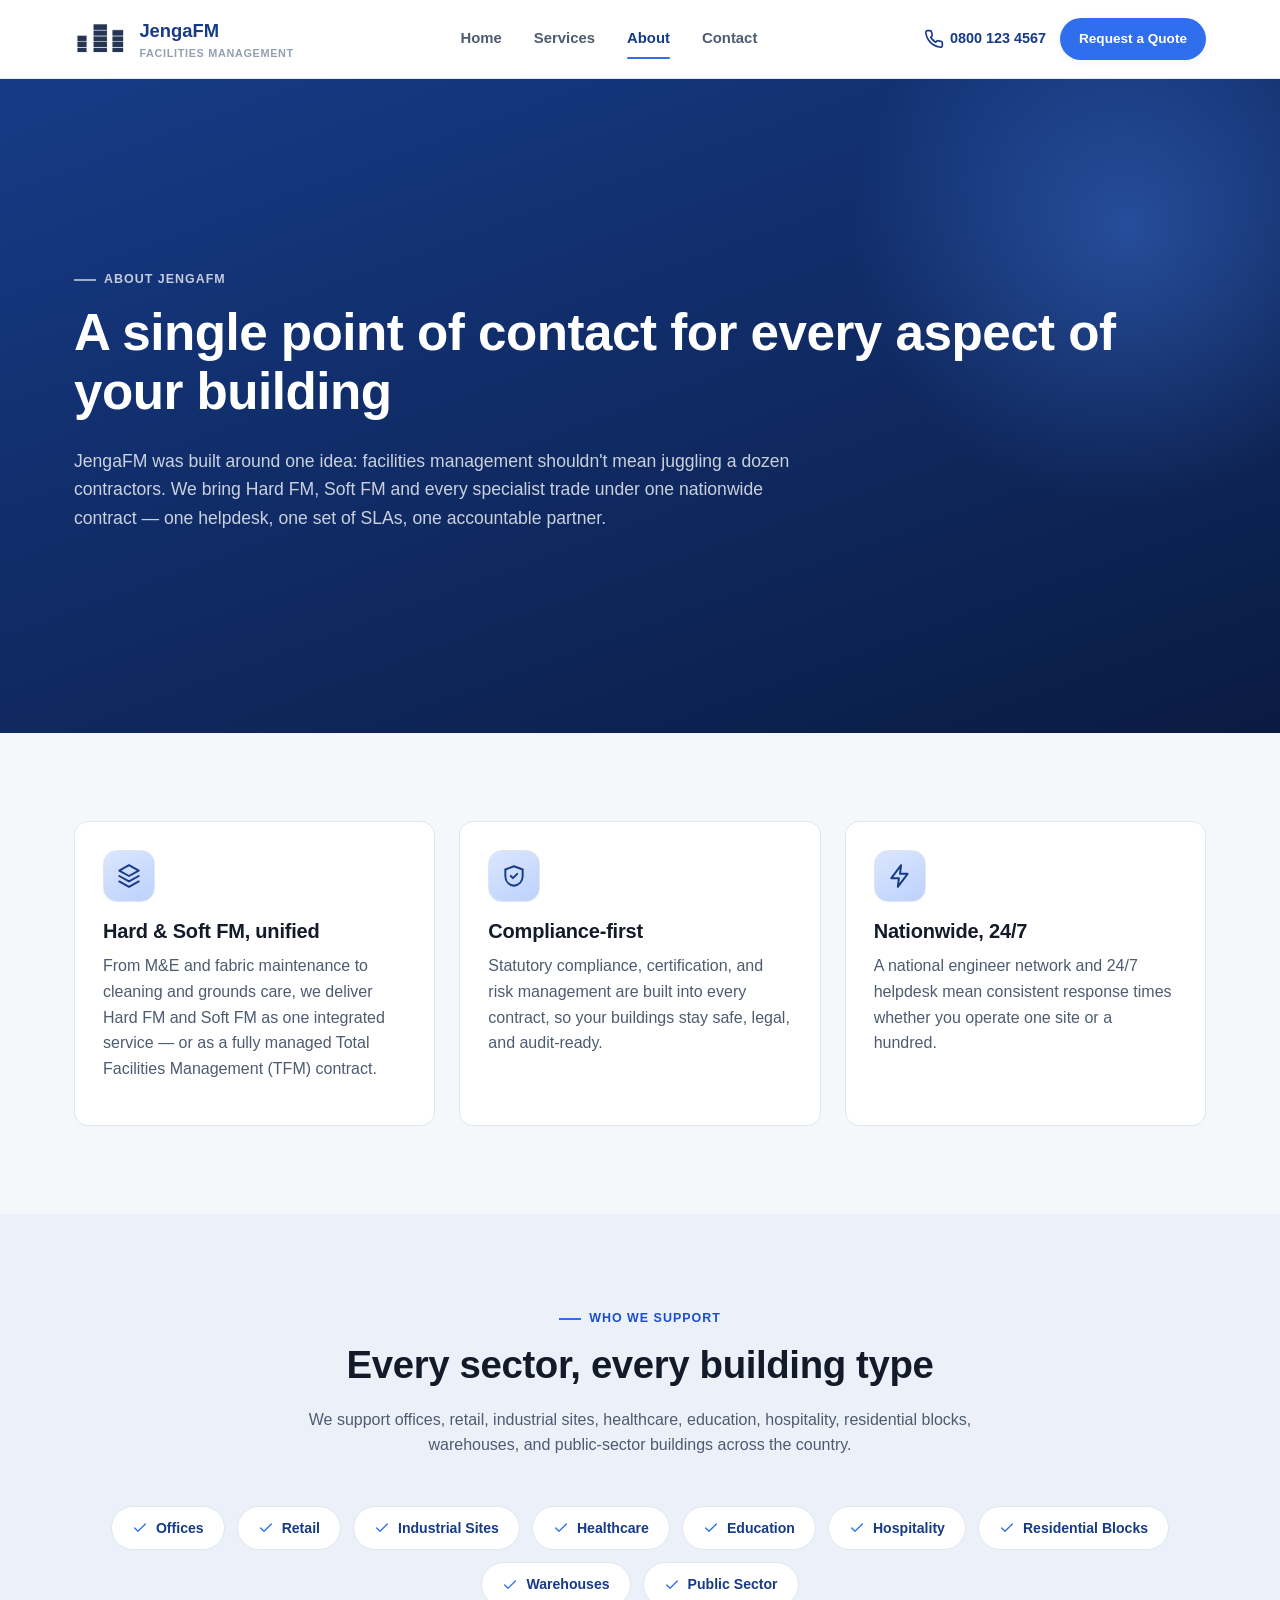
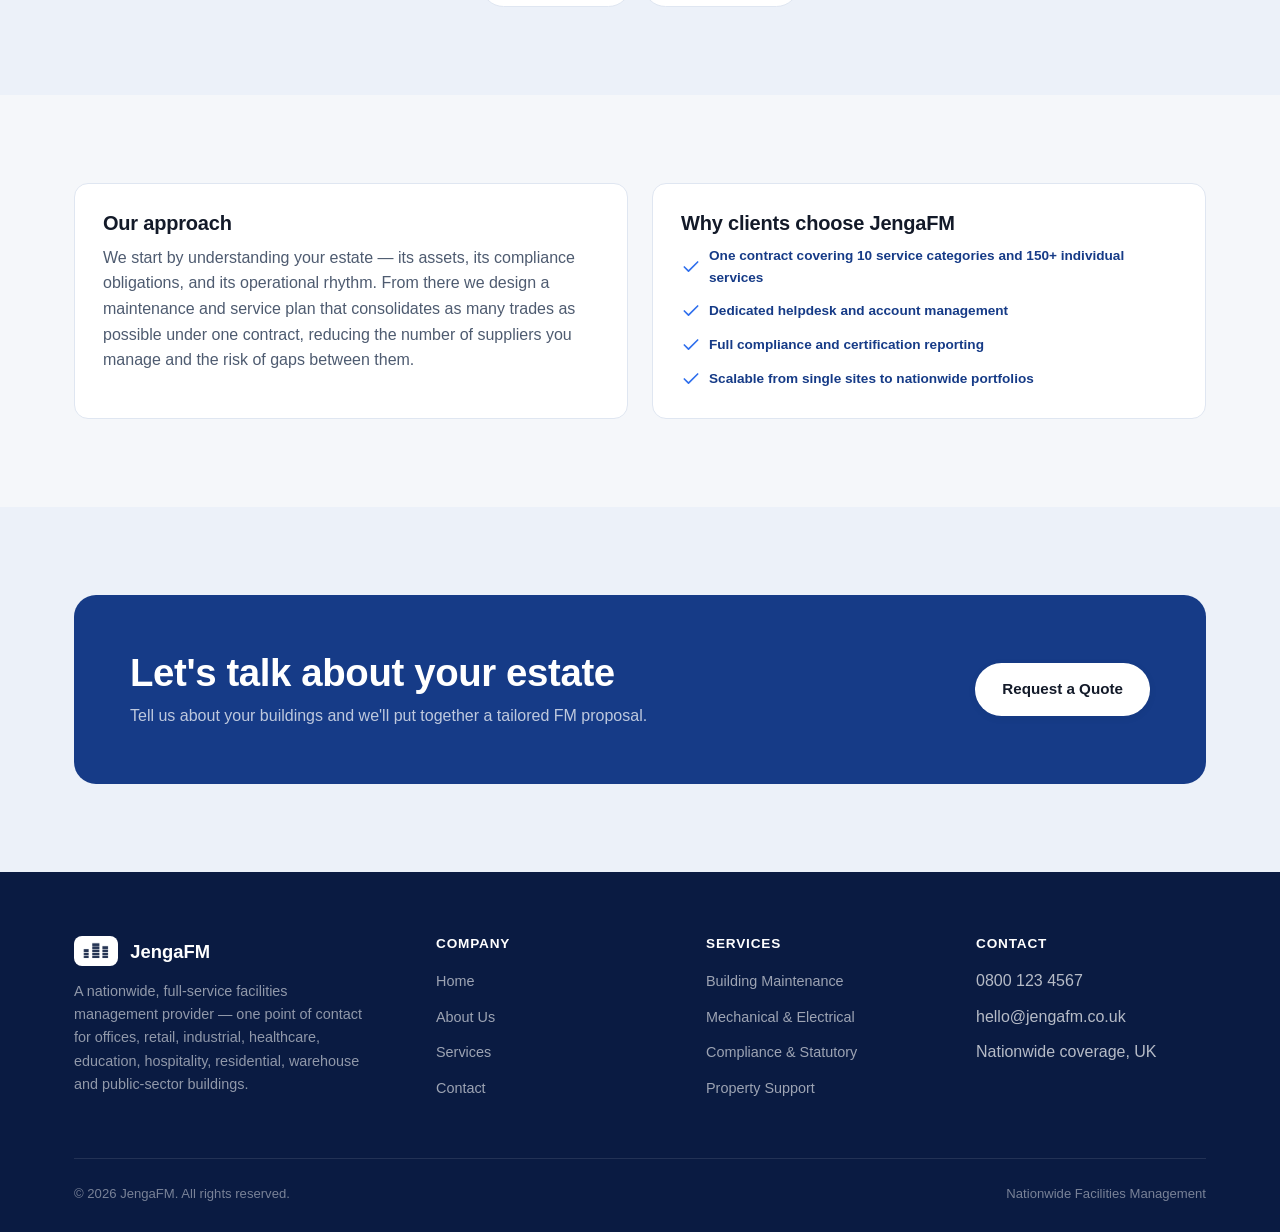
==== about.html @ 1330c7ac "Initial commit: JengaFM facilities management website Static multi-page site with a frosty white / v" ====
<!DOCTYPE html>
<html lang="en">
<head>
<meta charset="UTF-8">
<meta name="viewport" content="width=device-width, initial-scale=1.0">
<title>About | JengaFM</title>
<meta name="description" content="JengaFM is a nationwide, full-service facilities management provider — a single point of contact for Hard FM, Soft FM and Total Facilities Management contracts.">
<link rel="icon" href="assets/Jenga_Favicon.png">
<link rel="stylesheet" href="css/style.css">
</head>
<body>

<header class="site-header">
  <div class="container">
    <a class="brand" href="index.html">
      <img src="assets/Jenga_Favicon.png" alt="JengaFM logo">
      <span>JengaFM<span class="tag">Facilities Management</span></span>
    </a>
    <nav class="main-nav">
      <a href="index.html">Home</a>
      <a href="services.html">Services</a>
      <a href="about.html" class="active">About</a>
      <a href="contact.html">Contact</a>
    </nav>
    <div class="header-cta">
      <span class="header-phone">
        <svg width="16" height="16" viewBox="0 0 24 24" fill="none" stroke="currentColor" stroke-width="2"><path d="M22 16.92v3a2 2 0 0 1-2.18 2 19.79 19.79 0 0 1-8.63-3.07 19.5 19.5 0 0 1-6-6 19.79 19.79 0 0 1-3.07-8.67A2 2 0 0 1 4.11 2h3a2 2 0 0 1 2 1.72c.13.99.36 1.96.68 2.89a2 2 0 0 1-.45 2.11L8.09 9.91a16 16 0 0 0 6 6l1.19-1.25a2 2 0 0 1 2.11-.45c.93.32 1.9.55 2.89.68A2 2 0 0 1 22 16.92Z"/></svg>
        0800 123 4567
      </span>
      <a class="btn btn-primary btn-sm" href="contact.html">Request a Quote</a>
      <button class="nav-toggle" aria-label="Toggle navigation" aria-expanded="false">
        <span></span><span></span><span></span>
      </button>
    </div>
  </div>
</header>

<section class="hero">
  <div class="container" style="grid-template-columns:1fr;">
    <div>
      <div class="eyebrow">About JengaFM</div>
      <h1>A single point of contact for every aspect of your building</h1>
      <p class="lead" style="max-width:720px;">JengaFM was built around one idea: facilities management shouldn't mean juggling a dozen contractors. We bring Hard FM, Soft FM and every specialist trade under one nationwide contract — one helpdesk, one set of SLAs, one accountable partner.</p>
    </div>
  </div>
</section>

<section>
  <div class="container">
    <div class="grid grid-3">
      <div class="card">
        <div class="icon-badge navy" data-icon="layers"></div>
        <h3>Hard &amp; Soft FM, unified</h3>
        <p>From M&amp;E and fabric maintenance to cleaning and grounds care, we deliver Hard FM and Soft FM as one integrated service — or as a fully managed Total Facilities Management (TFM) contract.</p>
      </div>
      <div class="card">
        <div class="icon-badge navy" data-icon="shield"></div>
        <h3>Compliance-first</h3>
        <p>Statutory compliance, certification, and risk management are built into every contract, so your buildings stay safe, legal, and audit-ready.</p>
      </div>
      <div class="card">
        <div class="icon-badge navy" data-icon="bolt"></div>
        <h3>Nationwide, 24/7</h3>
        <p>A national engineer network and 24/7 helpdesk mean consistent response times whether you operate one site or a hundred.</p>
      </div>
    </div>
  </div>
</section>

<section class="section-alt">
  <div class="container">
    <div class="section-head center">
      <div class="eyebrow">Who We Support</div>
      <h2>Every sector, every building type</h2>
      <p>We support offices, retail, industrial sites, healthcare, education, hospitality, residential blocks, warehouses, and public-sector buildings across the country.</p>
    </div>
    <div class="sector-strip" id="sector-strip"></div>
  </div>
</section>

<section>
  <div class="container">
    <div class="grid grid-2">
      <div class="card">
        <h3>Our approach</h3>
        <p>We start by understanding your estate — its assets, its compliance obligations, and its operational rhythm. From there we design a maintenance and service plan that consolidates as many trades as possible under one contract, reducing the number of suppliers you manage and the risk of gaps between them.</p>
      </div>
      <div class="card">
        <h3>Why clients choose JengaFM</h3>
        <ul id="why-choose-list" style="list-style:none; padding:0; margin:0; display:grid; gap:12px;">
          <li class="pill-check" data-text="One contract covering 10 service categories and 150+ individual services"></li>
          <li class="pill-check" data-text="Dedicated helpdesk and account management"></li>
          <li class="pill-check" data-text="Full compliance and certification reporting"></li>
          <li class="pill-check" data-text="Scalable from single sites to nationwide portfolios"></li>
        </ul>
      </div>
    </div>
  </div>
</section>

<section class="section-alt">
  <div class="container">
    <div class="cta-band">
      <div>
        <h2>Let's talk about your estate</h2>
        <p>Tell us about your buildings and we'll put together a tailored FM proposal.</p>
      </div>
      <a class="btn btn-primary" href="contact.html">Request a Quote</a>
    </div>
  </div>
</section>

<footer class="site-footer">
  <div class="container">
    <div class="footer-grid">
      <div class="footer-brand">
        <a class="brand" href="index.html">
          <img src="assets/Jenga_Favicon.png" alt="JengaFM logo">
          <span>JengaFM</span>
        </a>
        <p>A nationwide, full-service facilities management provider — one point of contact for offices, retail, industrial, healthcare, education, hospitality, residential, warehouse and public-sector buildings.</p>
      </div>
      <div class="footer-col">
        <h4>Company</h4>
        <ul>
          <li><a href="index.html">Home</a></li>
          <li><a href="about.html">About Us</a></li>
          <li><a href="services.html">Services</a></li>
          <li><a href="contact.html">Contact</a></li>
        </ul>
      </div>
      <div class="footer-col">
        <h4>Services</h4>
        <ul>
          <li><a href="services.html#building-maintenance">Building Maintenance</a></li>
          <li><a href="services.html#mechanical-electrical">Mechanical &amp; Electrical</a></li>
          <li><a href="services.html#compliance-statutory">Compliance &amp; Statutory</a></li>
          <li><a href="services.html#property-support">Property Support</a></li>
        </ul>
      </div>
      <div class="footer-col">
        <h4>Contact</h4>
        <ul>
          <li>0800 123 4567</li>
          <li>hello@jengafm.co.uk</li>
          <li>Nationwide coverage, UK</li>
        </ul>
      </div>
    </div>
    <div class="footer-bottom">
      <span>&copy; <span id="year"></span> JengaFM. All rights reserved.</span>
      <span>Nationwide Facilities Management</span>
    </div>
  </div>
</footer>

<script src="js/services-data.js"></script>
<script>
  document.getElementById("year").textContent = new Date().getFullYear();
  document.getElementById("sector-strip").innerHTML = INDUSTRIES_SERVED.map(s => `<span class="sector-pill">${ICONS.check}${s}</span>`).join("");
  document.querySelectorAll("[data-icon]").forEach(el => { el.innerHTML = ICONS[el.dataset.icon]; });
  document.querySelectorAll("#why-choose-list li").forEach(li => {
    li.innerHTML = ICONS.check + "<span>" + li.dataset.text + "</span>";
  });
</script>
<script src="js/main.js"></script>
</body>
</html>
---- css/style.css ----
/* ==========================================================================
   JengaFM — Dawn-inspired theme
   ========================================================================== */

:root {
  --color-bg: #F5F7FA;
  --color-surface: #FFFFFF;
  --color-surface-alt: #ECF1F9;
  --color-ink: #131A29;
  --color-ink-soft: #4E5B70;
  --color-ink-faint: #93A0B2;
  --color-navy: #163B87;
  --color-navy-dark: #0A1B42;
  --color-amber: #2F6FED;
  --color-amber-dark: #1A4FCB;
  --color-border: #DFE6F1;
  --radius-sm: 8px;
  --radius-md: 14px;
  --radius-lg: 22px;
  --shadow-sm: 0 2px 8px rgba(19, 26, 41, 0.06);
  --shadow-md: 0 8px 24px rgba(19, 26, 41, 0.10);
  --shadow-lg: 0 20px 48px rgba(19, 26, 41, 0.14);
  --container: 1180px;
  --font: -apple-system, BlinkMacSystemFont, "Segoe UI", "Inter", "Helvetica Neue", Arial, sans-serif;
}

* { box-sizing: border-box; }
html { scroll-behavior: smooth; }

body {
  margin: 0;
  font-family: var(--font);
  background: var(--color-bg);
  color: var(--color-ink);
  line-height: 1.6;
  -webkit-font-smoothing: antialiased;
}

img { max-width: 100%; display: block; }
svg { width: 20px; height: 20px; flex-shrink: 0; }

a { color: inherit; text-decoration: none; }

.container {
  max-width: var(--container);
  margin: 0 auto;
  padding: 0 24px;
}

h1, h2, h3, h4 { line-height: 1.15; margin: 0 0 0.5em; font-weight: 700; letter-spacing: -0.01em; }
h1 { font-size: clamp(2.2rem, 4vw, 3.4rem); }
h2 { font-size: clamp(1.7rem, 3vw, 2.4rem); }
h3 { font-size: 1.25rem; }
p { margin: 0 0 1em; color: var(--color-ink-soft); }

.eyebrow {
  display: inline-flex;
  align-items: center;
  gap: 8px;
  font-size: 0.78rem;
  font-weight: 700;
  letter-spacing: 0.08em;
  text-transform: uppercase;
  color: var(--color-amber-dark);
  margin-bottom: 14px;
}
.eyebrow::before {
  content: "";
  width: 22px;
  height: 2px;
  background: var(--color-amber);
  display: inline-block;
}

/* Buttons */
.btn {
  display: inline-flex;
  align-items: center;
  justify-content: center;
  gap: 8px;
  padding: 13px 26px;
  border-radius: 999px;
  font-weight: 600;
  font-size: 0.95rem;
  cursor: pointer;
  border: 1px solid transparent;
  transition: transform 0.15s ease, box-shadow 0.15s ease, background 0.15s ease, color 0.15s ease;
  white-space: nowrap;
}
.btn:hover { transform: translateY(-1px); }
.btn-primary { background: var(--color-amber); color: #fff; box-shadow: var(--shadow-sm); }
.btn-primary:hover { background: var(--color-amber-dark); box-shadow: var(--shadow-md); }
.btn-dark { background: var(--color-navy); color: #fff; }
.btn-dark:hover { background: var(--color-navy-dark); }
.btn-outline { background: transparent; border-color: rgba(255,255,255,0.4); color: currentColor; }
.btn-outline:hover { background: rgba(255,255,255,0.08); }
.btn-ghost { background: var(--color-surface-alt); color: var(--color-navy); }
.btn-ghost:hover { background: var(--color-border); }
.btn-sm { padding: 9px 18px; font-size: 0.85rem; }

/* On dark (near-black) sections, invert the primary button so it stays visible */
.hero .btn-primary, .cta-band .btn-primary {
  background: #fff;
  color: var(--color-ink);
}
.hero .btn-primary:hover, .cta-band .btn-primary:hover {
  background: #E1E6E9;
}
.btn-block { width: 100%; }

/* ==========================================================================
   Header
   ========================================================================== */
.site-header {
  position: sticky;
  top: 0;
  z-index: 100;
  background: #FFFFFF;
  border-bottom: 1px solid var(--color-border);
}
.site-header .container {
  display: flex;
  align-items: center;
  justify-content: space-between;
  height: 78px;
}
.brand { display: flex; align-items: center; gap: 12px; font-weight: 800; font-size: 1.15rem; color: var(--color-navy); }
.brand img { height: 34px; width: auto; object-fit: contain; }
.brand span.tag { display: block; font-size: 0.68rem; font-weight: 600; letter-spacing: 0.06em; text-transform: uppercase; color: var(--color-ink-faint); }

.main-nav { display: flex; align-items: center; gap: 32px; }
.main-nav a {
  font-size: 0.93rem;
  font-weight: 600;
  color: var(--color-ink-soft);
  position: relative;
  padding: 6px 0;
}
.main-nav a:hover, .main-nav a.active { color: var(--color-navy); }
.main-nav a.active::after {
  content: "";
  position: absolute;
  left: 0; right: 0; bottom: -2px;
  height: 2px;
  background: var(--color-amber);
  border-radius: 2px;
}
.header-cta { display: flex; align-items: center; gap: 14px; }
.header-phone { font-weight: 700; font-size: 0.9rem; color: var(--color-navy); display: flex; align-items: center; gap: 6px; }

.nav-toggle {
  display: none;
  background: none;
  border: none;
  cursor: pointer;
  padding: 8px;
}
.nav-toggle span { display: block; width: 24px; height: 2px; background: var(--color-navy); margin: 5px 0; border-radius: 2px; }

/* ==========================================================================
   Hero
   ========================================================================== */
.hero {
  background: linear-gradient(160deg, var(--color-navy) 0%, var(--color-navy-dark) 100%);
  color: #fff;
  position: relative;
  overflow: hidden;
}
.hero::before {
  content: "";
  position: absolute;
  top: -20%; right: -10%;
  width: 560px; height: 560px;
  background: radial-gradient(circle, rgba(79,141,255,0.35) 0%, rgba(79,141,255,0) 70%);
}
.hero .container {
  padding-top: 96px;
  padding-bottom: 96px;
  position: relative;
  display: grid;
  grid-template-columns: 1.15fr 0.85fr;
  gap: 48px;
  align-items: center;
}
.hero .eyebrow { color: rgba(255,255,255,0.75); }
.hero .eyebrow::before { background: rgba(255,255,255,0.6); }
.hero h1 { color: #fff; }
.hero p.lead { color: rgba(255,255,255,0.78); font-size: 1.1rem; max-width: 540px; }
.hero-actions { display: flex; gap: 14px; margin-top: 28px; flex-wrap: wrap; }
.hero-stats {
  display: grid;
  grid-template-columns: repeat(3, 1fr);
  gap: 16px;
  margin-top: 48px;
  max-width: 520px;
}
.hero-stats div { border-left: 2px solid rgba(255,255,255,0.4); padding-left: 12px; }
.hero-stats strong { display: block; font-size: 1.5rem; color: #fff; }
.hero-stats span { font-size: 0.8rem; color: rgba(255,255,255,0.65); }

.hero-panel {
  background: rgba(255,255,255,0.06);
  border: 1px solid rgba(255,255,255,0.14);
  border-radius: var(--radius-lg);
  padding: 28px;
  backdrop-filter: blur(6px);
}
.hero-panel h3 { color: #fff; margin-bottom: 16px; }
.hero-panel ul { list-style: none; margin: 0; padding: 0; display: grid; gap: 10px; }
.hero-panel li {
  display: flex; align-items: center; gap: 10px;
  font-size: 0.92rem; color: rgba(255,255,255,0.85);
  background: rgba(255,255,255,0.05);
  padding: 10px 14px; border-radius: var(--radius-sm);
}
.hero-panel li svg { flex-shrink: 0; color: rgba(255,255,255,0.85); }

/* ==========================================================================
   Sections
   ========================================================================== */
section { padding: 88px 0; }
.section-alt { background: var(--color-surface-alt); }
.section-head { max-width: 680px; margin-bottom: 48px; }
.section-head.center { margin-left: auto; margin-right: auto; text-align: center; }

.grid { display: grid; gap: 24px; }
.grid-3 { grid-template-columns: repeat(3, 1fr); }
.grid-4 { grid-template-columns: repeat(4, 1fr); }
.grid-2 { grid-template-columns: repeat(2, 1fr); }

/* Generic card */
.card {
  background: var(--color-surface);
  border: 1px solid var(--color-border);
  border-radius: var(--radius-md);
  padding: 28px;
  transition: box-shadow 0.2s ease, transform 0.2s ease;
}
.card:hover { box-shadow: var(--shadow-md); transform: translateY(-3px); }

.icon-badge {
  width: 52px; height: 52px;
  border-radius: 14px;
  background: linear-gradient(150deg, #EAF1FF, #D6E4FE);
  border: 1px solid var(--color-border);
  color: var(--color-amber);
  display: flex; align-items: center; justify-content: center;
  margin-bottom: 18px;
}
.icon-badge svg { width: 26px; height: 26px; }
.icon-badge.navy { background: linear-gradient(150deg, #DCE7FE, #BCD1FC); color: var(--color-navy); }

/* Category overview cards (home page) */
.cat-card { display: flex; flex-direction: column; }
.cat-card .count { font-size: 0.78rem; font-weight: 700; color: var(--color-ink-faint); text-transform: uppercase; letter-spacing: 0.05em; }
.cat-card h3 { margin-top: 4px; }
.cat-card a.more { margin-top: auto; font-size: 0.86rem; font-weight: 700; color: var(--color-amber-dark); padding-top: 14px; display: inline-flex; align-items: center; gap: 6px; }
.cat-card a.more svg { transition: transform 0.15s ease; }
.cat-card:hover a.more svg { transform: translateX(3px); }

/* Sectors strip */
.sector-strip {
  display: flex; flex-wrap: wrap; gap: 12px; justify-content: center;
}
.sector-pill {
  background: var(--color-surface);
  border: 1px solid var(--color-border);
  border-radius: 999px;
  padding: 10px 20px;
  font-size: 0.88rem;
  font-weight: 600;
  color: var(--color-navy);
  display: flex; align-items: center; gap: 8px;
}
.sector-pill svg { color: var(--color-amber); width: 16px; height: 16px; }

/* CTA band */
.cta-band {
  background: var(--color-navy);
  color: #fff;
  border-radius: var(--radius-lg);
  padding: 56px;
  display: flex;
  align-items: center;
  justify-content: space-between;
  gap: 32px;
  flex-wrap: wrap;
}
.cta-band h2 { color: #fff; margin-bottom: 8px; }
.cta-band p { color: rgba(255,255,255,0.72); margin: 0; }

/* ==========================================================================
   Services accordion
   ========================================================================== */
.services-toc {
  display: flex; flex-wrap: wrap; gap: 10px;
  margin-bottom: 40px;
}
.toc-pill {
  background: var(--color-surface);
  border: 1px solid var(--color-border);
  border-radius: 999px;
  padding: 9px 16px;
  font-size: 0.84rem;
  font-weight: 600;
  color: var(--color-ink-soft);
}
.toc-pill:hover { border-color: var(--color-amber); color: var(--color-navy); }

.accordion { display: flex; flex-direction: column; gap: 16px; }

.acc-item {
  background: var(--color-surface);
  border: 1px solid var(--color-border);
  border-radius: var(--radius-lg);
  overflow: hidden;
  scroll-margin-top: 96px;
}
.acc-header {
  display: flex;
  align-items: center;
  gap: 20px;
  width: 100%;
  padding: 24px 28px;
  background: none;
  border: none;
  cursor: pointer;
  text-align: left;
  font-family: inherit;
}
.acc-header .icon-badge { margin-bottom: 0; flex-shrink: 0; }
.acc-header .head-text { flex: 1; }
.acc-header .head-text .count { font-size: 0.78rem; font-weight: 700; color: var(--color-amber-dark); text-transform: uppercase; letter-spacing: 0.05em; }
.acc-header .head-text h3 { margin: 2px 0 4px; }
.acc-header .head-text p { margin: 0; font-size: 0.92rem; }
.acc-chevron {
  flex-shrink: 0;
  width: 34px; height: 34px;
  border-radius: 50%;
  background: var(--color-surface-alt);
  display: flex; align-items: center; justify-content: center;
  transition: transform 0.25s ease, background 0.2s ease;
}
.acc-item.open .acc-chevron { transform: rotate(180deg); background: var(--color-amber); color: #fff; }

.acc-panel {
  max-height: 0;
  overflow: hidden;
  transition: max-height 0.35s ease;
}
.acc-item.open .acc-panel { max-height: 4000px; }
.acc-panel-inner { padding: 0 28px 32px; border-top: 1px solid var(--color-border); padding-top: 28px; }

/* ==========================================================================
   Services multirow (Shopify Dawn "Multirow" inspired)
   ========================================================================== */
.multirow { display: flex; flex-direction: column; gap: 40px; }

.mr-row {
  display: grid;
  grid-template-columns: 0.85fr 1.15fr;
  gap: 56px;
  align-items: center;
  scroll-margin-top: 112px;
  background: var(--color-surface);
  border: 1px solid var(--color-border);
  border-radius: var(--radius-lg);
  box-shadow: var(--shadow-md);
  padding: 40px;
}
.mr-row .mr-visual { order: 1; }
.mr-row .mr-content { order: 2; }
.mr-row:nth-child(even) .mr-visual { order: 2; }
.mr-row:nth-child(even) .mr-content { order: 1; }

.mr-visual {
  border-radius: var(--radius-lg);
  min-height: 300px;
  display: flex;
  flex-direction: column;
  align-items: center;
  justify-content: center;
  text-align: center;
  padding: 40px;
  background: linear-gradient(155deg, #EAF1FF, #D6E4FE);
  border: 1px solid var(--color-border);
  color: var(--color-amber);
  position: relative;
  overflow: hidden;
}
.mr-row:nth-child(even) .mr-visual {
  background: linear-gradient(155deg, #DCE7FE, #BCD1FC);
  color: var(--color-navy);
}
.mr-visual::before {
  content: "";
  position: absolute;
  width: 260px; height: 260px;
  border-radius: 50%;
  border: 1px dashed currentColor;
  opacity: 0.25;
}
.mr-visual svg { width: 84px; height: 84px; position: relative; }
.mr-visual .mr-count {
  position: relative;
  margin-top: 22px;
  font-size: 2.1rem;
  font-weight: 800;
  color: var(--color-navy);
}
.mr-visual .mr-count .num { display: inline-block; }
.mr-visual .mr-count span:not(.num) {
  display: block;
  font-size: 0.76rem;
  font-weight: 700;
  letter-spacing: 0.06em;
  text-transform: uppercase;
  color: inherit;
  margin-top: 2px;
}

.mr-content .count { font-size: 0.78rem; font-weight: 700; color: var(--color-amber-dark); text-transform: uppercase; letter-spacing: 0.05em; }
.mr-content h3 { margin: 6px 0 10px; font-size: 1.6rem; }

.mr-details { display: grid; grid-template-columns: repeat(2, 1fr); gap: 22px; margin: 20px 0 24px; }
.mr-details .detail-block.full { grid-column: 1 / -1; }

.detail-grid { display: grid; grid-template-columns: repeat(3, 1fr); gap: 24px; margin-bottom: 26px; }
.detail-block h4 {
  font-size: 0.78rem; text-transform: uppercase; letter-spacing: 0.05em;
  color: var(--color-ink-faint); margin-bottom: 10px; font-weight: 700;
}
.detail-block ul { margin: 0; padding: 0; list-style: none; display: grid; gap: 8px; }
.detail-block li { font-size: 0.9rem; color: var(--color-ink-soft); display: flex; gap: 8px; align-items: flex-start; }
.detail-block li svg { flex-shrink: 0; margin-top: 3px; color: var(--color-amber); width: 14px; height: 14px; }

.service-tags { display: flex; flex-wrap: wrap; gap: 8px; margin-bottom: 24px; }
.service-tag {
  background: var(--color-surface-alt);
  border: 1px solid var(--color-border);
  border-radius: 999px;
  padding: 7px 14px;
  font-size: 0.82rem;
  color: var(--color-ink);
  font-weight: 500;
}

.acc-footer {
  display: flex; align-items: center; justify-content: space-between;
  gap: 16px; flex-wrap: wrap;
  background: var(--color-surface-alt);
  border-radius: var(--radius-md);
  padding: 18px 22px;
}
.acc-footer p { margin: 0; font-size: 0.88rem; }
.acc-footer strong { color: var(--color-navy); }

/* ==========================================================================
   Footer
   ========================================================================== */
.site-footer { background: var(--color-navy-dark); color: rgba(255,255,255,0.7); padding: 64px 0 28px; }
.footer-grid { display: grid; grid-template-columns: 1.4fr 1fr 1fr 1fr; gap: 40px; margin-bottom: 48px; }
.footer-brand .brand { color: #fff; }
.footer-brand .brand img { background: #fff; padding: 6px 8px; border-radius: 8px; height: 30px; }
.footer-brand p { color: rgba(255,255,255,0.55); margin-top: 14px; font-size: 0.9rem; max-width: 300px; }
.footer-col h4 { color: #fff; font-size: 0.85rem; text-transform: uppercase; letter-spacing: 0.06em; margin-bottom: 16px; }
.footer-col ul { list-style: none; margin: 0; padding: 0; display: grid; gap: 10px; }
.footer-col a { font-size: 0.9rem; color: rgba(255,255,255,0.6); }
.footer-col a:hover { color: #fff; }
.footer-bottom {
  border-top: 1px solid rgba(255,255,255,0.1);
  padding-top: 24px;
  display: flex; justify-content: space-between; flex-wrap: wrap; gap: 12px;
  font-size: 0.82rem; color: rgba(255,255,255,0.45);
}

/* ==========================================================================
   Contact / form
   ========================================================================== */
.form-grid { display: grid; grid-template-columns: repeat(2, 1fr); gap: 18px; }
.field { display: flex; flex-direction: column; gap: 6px; }
.field.full { grid-column: 1 / -1; }
.field label { font-size: 0.85rem; font-weight: 600; color: var(--color-navy); }
.field input, .field select, .field textarea {
  border: 1px solid var(--color-border);
  border-radius: var(--radius-sm);
  padding: 12px 14px;
  font-family: inherit;
  font-size: 0.95rem;
  background: var(--color-surface);
  color: var(--color-ink);
}
.field input:focus, .field select:focus, .field textarea:focus {
  outline: none; border-color: var(--color-amber);
  box-shadow: 0 0 0 3px rgba(47, 111, 237, 0.15);
}
.contact-info-card { background: var(--color-navy); color: #fff; border-radius: var(--radius-lg); padding: 36px; }
.contact-info-card h3 { color: #fff; }
.contact-info-card ul { list-style: none; margin: 24px 0 0; padding: 0; display: grid; gap: 18px; }
.contact-info-card li { display: flex; gap: 14px; align-items: flex-start; font-size: 0.92rem; color: rgba(255,255,255,0.8); }
.contact-info-card li svg { color: rgba(255,255,255,0.85); flex-shrink: 0; margin-top: 2px; }

/* ==========================================================================
   Utility
   ========================================================================== */
.pill-check { display: inline-flex; align-items: center; gap: 8px; font-size: 0.85rem; font-weight: 600; color: var(--color-navy); }
.pill-check svg { color: var(--color-amber); }
.stack { display: flex; flex-direction: column; }
.mt-0 { margin-top: 0; }
.badge-row { display: flex; gap: 10px; flex-wrap: wrap; margin-top: 18px; }

/* ==========================================================================
   Responsive
   ========================================================================== */
@media (max-width: 980px) {
  .hero .container { grid-template-columns: 1fr; }
  .grid-4 { grid-template-columns: repeat(2, 1fr); }
  .grid-3 { grid-template-columns: repeat(2, 1fr); }
  .footer-grid { grid-template-columns: 1fr 1fr; }
  .detail-grid { grid-template-columns: 1fr; }
  .mr-row, .mr-row:nth-child(even) { grid-template-columns: 1fr; }
  .mr-row .mr-visual, .mr-row:nth-child(even) .mr-visual { order: 1; }
  .mr-row .mr-content, .mr-row:nth-child(even) .mr-content { order: 2; }
  .mr-details { grid-template-columns: 1fr; }
}
/* ==========================================================================
   Motion & dynamics
   ========================================================================== */
@media (prefers-reduced-motion: no-preference) {

  /* Sticky header: shrink + gain shadow once the page scrolls */
  .site-header { transition: box-shadow 0.25s ease, height 0.25s ease; }
  .site-header .container { transition: height 0.25s ease; }
  .site-header.is-scrolled { box-shadow: var(--shadow-sm); }
  .site-header.is-scrolled .container { height: 64px; }

  /* Scroll-reveal: elements fade + rise into place as they enter the viewport */
  [data-reveal] {
    opacity: 0;
    transform: translateY(28px);
    transition: opacity 0.65s cubic-bezier(0.2, 0.65, 0.3, 1), transform 0.65s cubic-bezier(0.2, 0.65, 0.3, 1);
  }
  [data-reveal].in-view { opacity: 1; transform: translateY(0); }

  /* Hero ambient glow drift */
  .hero::before { animation: heroDrift 14s ease-in-out infinite alternate; }
  @keyframes heroDrift {
    0%   { transform: translate(0, 0) scale(1); }
    100% { transform: translate(-40px, 30px) scale(1.15); }
  }

  /* Card lift already has a transition; add a touch of easing consistency */
  .card, .cat-card, .mr-row, .mr-visual, .sector-pill, .toc-pill, .service-tag {
    transition: box-shadow 0.25s ease, transform 0.25s ease, background 0.2s ease, border-color 0.2s ease, color 0.2s ease;
  }
  .service-tag:hover { background: var(--color-amber); border-color: var(--color-amber); color: #fff; transform: translateY(-1px); }

  /* Each category card floats on hover */
  .mr-row:hover { transform: translateY(-6px); box-shadow: var(--shadow-lg); }
  .mr-visual { transition: transform 0.4s ease; }
  .mr-row:hover .mr-visual { transform: translateY(-4px) rotate(-1deg); }
  .mr-row:nth-child(even):hover .mr-visual { transform: translateY(-4px) rotate(1deg); }

  /* Button press feedback */
  .btn { transition: transform 0.15s ease, box-shadow 0.15s ease, background 0.15s ease, color 0.15s ease; }
  .btn:active { transform: translateY(1px) scale(0.98); }

  /* Mobile nav slide/fade */
  .main-nav { transition: max-height 0.3s ease, opacity 0.25s ease; }

  /* Scrollspy active state on services TOC */
  .toc-pill.is-active { background: var(--color-navy); border-color: var(--color-navy); color: #fff; }

  /* Back-to-top button */
  .back-to-top {
    position: fixed;
    right: 24px;
    bottom: 24px;
    width: 46px;
    height: 46px;
    border-radius: 50%;
    background: var(--color-navy);
    color: #fff;
    display: flex;
    align-items: center;
    justify-content: center;
    border: none;
    cursor: pointer;
    box-shadow: var(--shadow-md);
    opacity: 0;
    transform: translateY(12px);
    pointer-events: none;
    transition: opacity 0.25s ease, transform 0.25s ease, background 0.2s ease;
    z-index: 90;
  }
  .back-to-top.visible { opacity: 1; transform: translateY(0); pointer-events: auto; }
  .back-to-top:hover { background: var(--color-amber); }

  /* Animated counters get a subtle pop when they finish */
  .count-pop { animation: countPop 0.4s ease; }
  @keyframes countPop {
    0% { transform: scale(1); }
    50% { transform: scale(1.12); }
    100% { transform: scale(1); }
  }
}

@media (max-width: 760px) {
  .site-header .container { position: relative; }
  .main-nav {
    position: absolute;
    top: 100%;
    left: 0;
    right: 0;
    flex-direction: column;
    align-items: flex-start;
    gap: 4px;
    background: var(--color-surface);
    border: 1px solid var(--color-border);
    border-top: none;
    border-radius: 0 0 var(--radius-md) var(--radius-md);
    box-shadow: var(--shadow-md);
    padding: 8px;
    max-height: 0;
    opacity: 0;
    overflow: hidden;
    pointer-events: none;
  }
  .main-nav.nav-open { max-height: 320px; opacity: 1; pointer-events: auto; }
  .main-nav a { width: 100%; padding: 12px 10px; }
  .nav-toggle { display: block; }
  .header-phone { display: none; }
  .grid-4, .grid-3, .grid-2 { grid-template-columns: 1fr; }
  .form-grid { grid-template-columns: 1fr; }
  .field.full { grid-column: auto; }
  section { padding: 56px 0; }
  .cta-band { padding: 36px; }
  .footer-grid { grid-template-columns: 1fr; }
  .acc-header { padding: 18px; gap: 14px; }
  .acc-panel-inner { padding: 0 18px 26px; }
  .mr-row { padding: 22px; gap: 28px; }
  .mr-visual { min-height: 220px; padding: 28px; }
}
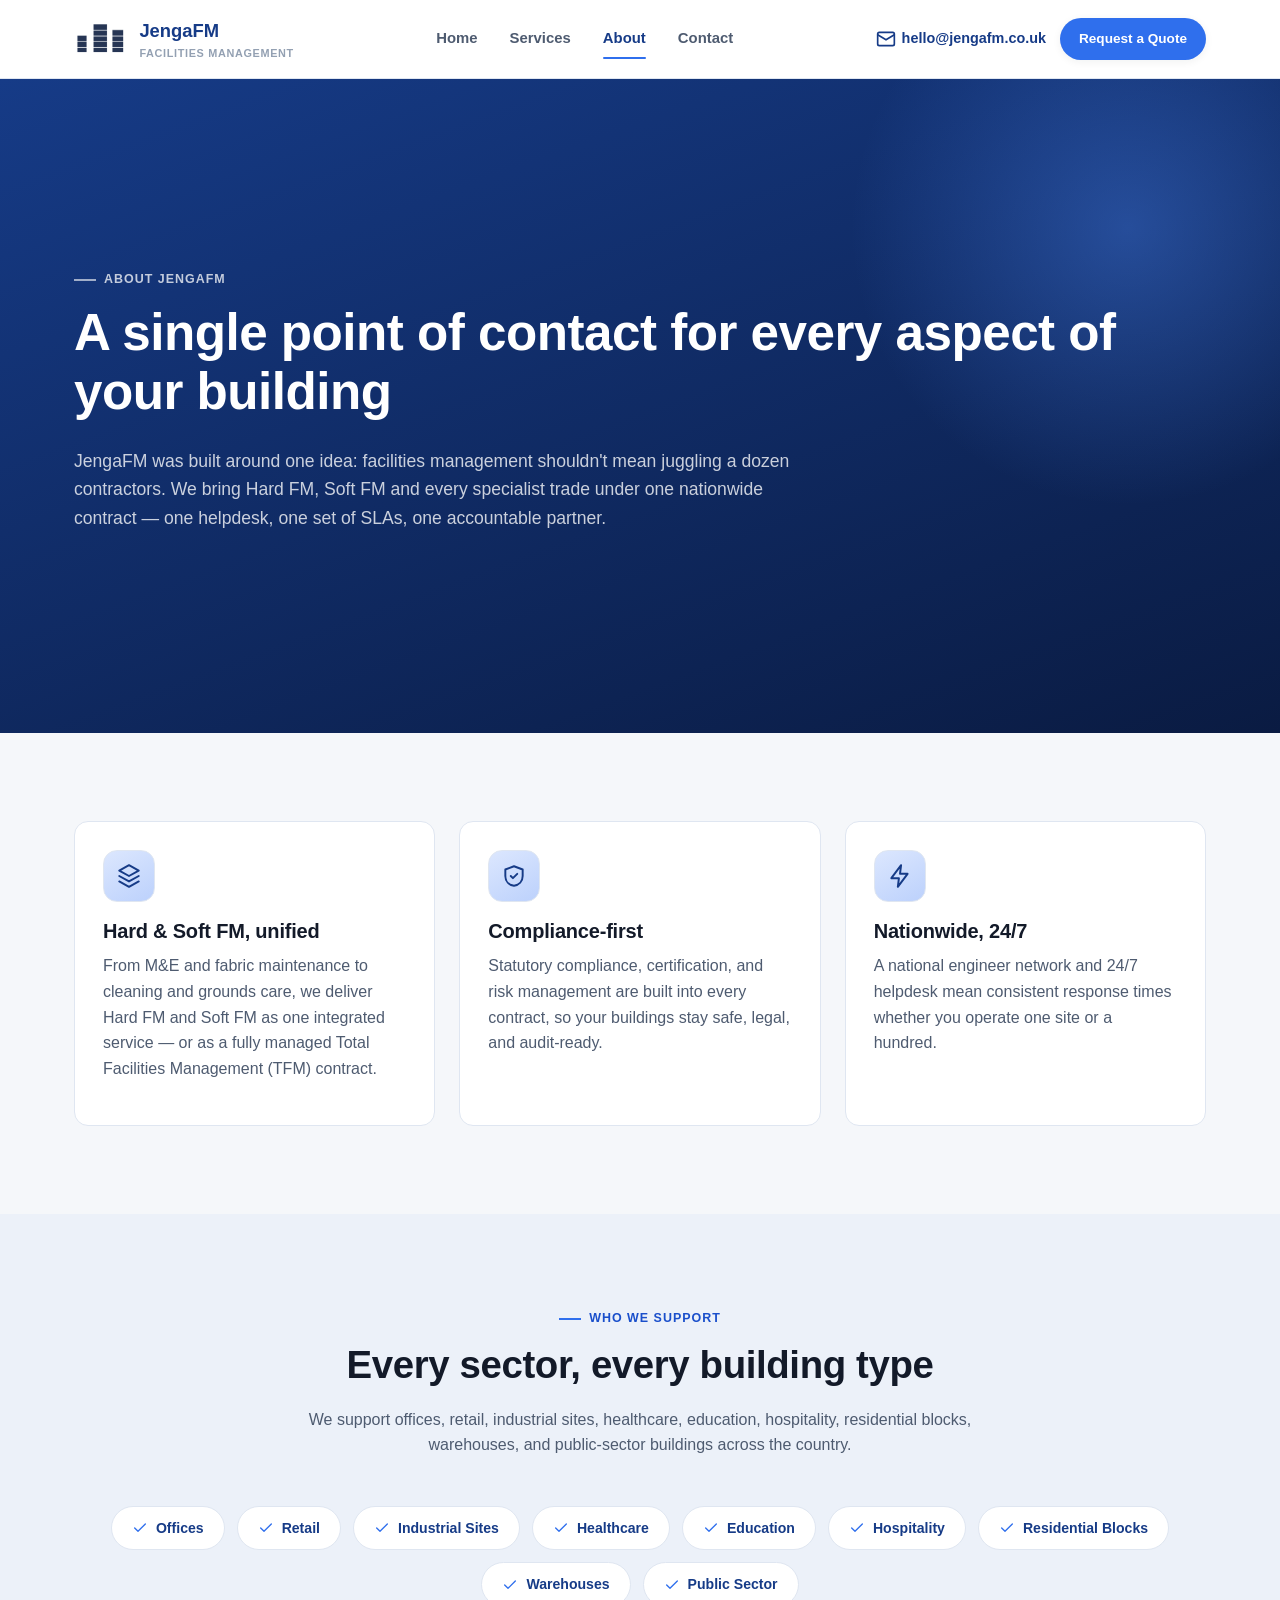
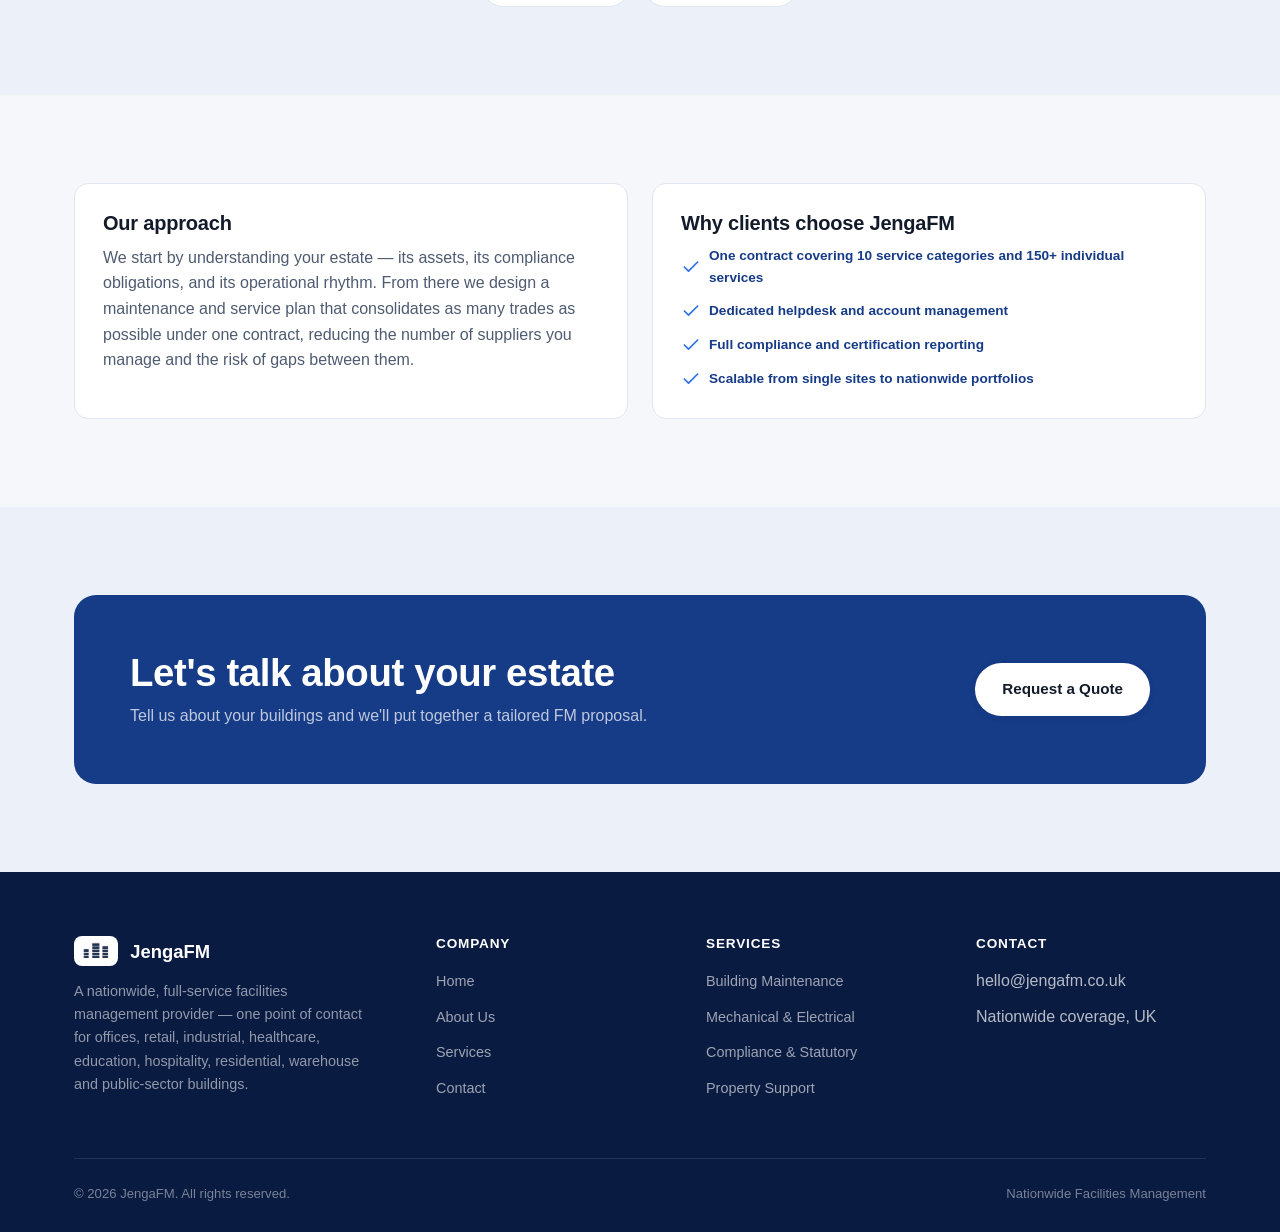
==== commit b01ca48d: "Switch contact methods to email-only Removes all phone numbers, tel links, and the phone form field " ====
--- a/about.html
+++ b/about.html
@@ -23,9 +23,9 @@
       <a href="contact.html">Contact</a>
     </nav>
     <div class="header-cta">
-      <span class="header-phone">
-        <svg width="16" height="16" viewBox="0 0 24 24" fill="none" stroke="currentColor" stroke-width="2"><path d="M22 16.92v3a2 2 0 0 1-2.18 2 19.79 19.79 0 0 1-8.63-3.07 19.5 19.5 0 0 1-6-6 19.79 19.79 0 0 1-3.07-8.67A2 2 0 0 1 4.11 2h3a2 2 0 0 1 2 1.72c.13.99.36 1.96.68 2.89a2 2 0 0 1-.45 2.11L8.09 9.91a16 16 0 0 0 6 6l1.19-1.25a2 2 0 0 1 2.11-.45c.93.32 1.9.55 2.89.68A2 2 0 0 1 22 16.92Z"/></svg>
-        0800 123 4567
+      <span class="header-email">
+        <svg width="16" height="16" viewBox="0 0 24 24" fill="none" stroke="currentColor" stroke-width="2"><rect x="2" y="4" width="20" height="16" rx="2"/><path d="m2 7 10 6 10-6"/></svg>
+        hello@jengafm.co.uk
       </span>
       <a class="btn btn-primary btn-sm" href="contact.html">Request a Quote</a>
       <button class="nav-toggle" aria-label="Toggle navigation" aria-expanded="false">
@@ -141,7 +141,6 @@
       <div class="footer-col">
         <h4>Contact</h4>
         <ul>
-          <li>0800 123 4567</li>
           <li>hello@jengafm.co.uk</li>
           <li>Nationwide coverage, UK</li>
         </ul>
--- a/css/style.css
+++ b/css/style.css
@@ -146,7 +146,7 @@
   border-radius: 2px;
 }
 .header-cta { display: flex; align-items: center; gap: 14px; }
-.header-phone { font-weight: 700; font-size: 0.9rem; color: var(--color-navy); display: flex; align-items: center; gap: 6px; }
+.header-email { font-weight: 700; font-size: 0.9rem; color: var(--color-navy); display: flex; align-items: center; gap: 6px; }
 
 .nav-toggle {
   display: none;
@@ -629,7 +629,7 @@
   .main-nav.nav-open { max-height: 320px; opacity: 1; pointer-events: auto; }
   .main-nav a { width: 100%; padding: 12px 10px; }
   .nav-toggle { display: block; }
-  .header-phone { display: none; }
+  .header-email { display: none; }
   .grid-4, .grid-3, .grid-2 { grid-template-columns: 1fr; }
   .form-grid { grid-template-columns: 1fr; }
   .field.full { grid-column: auto; }
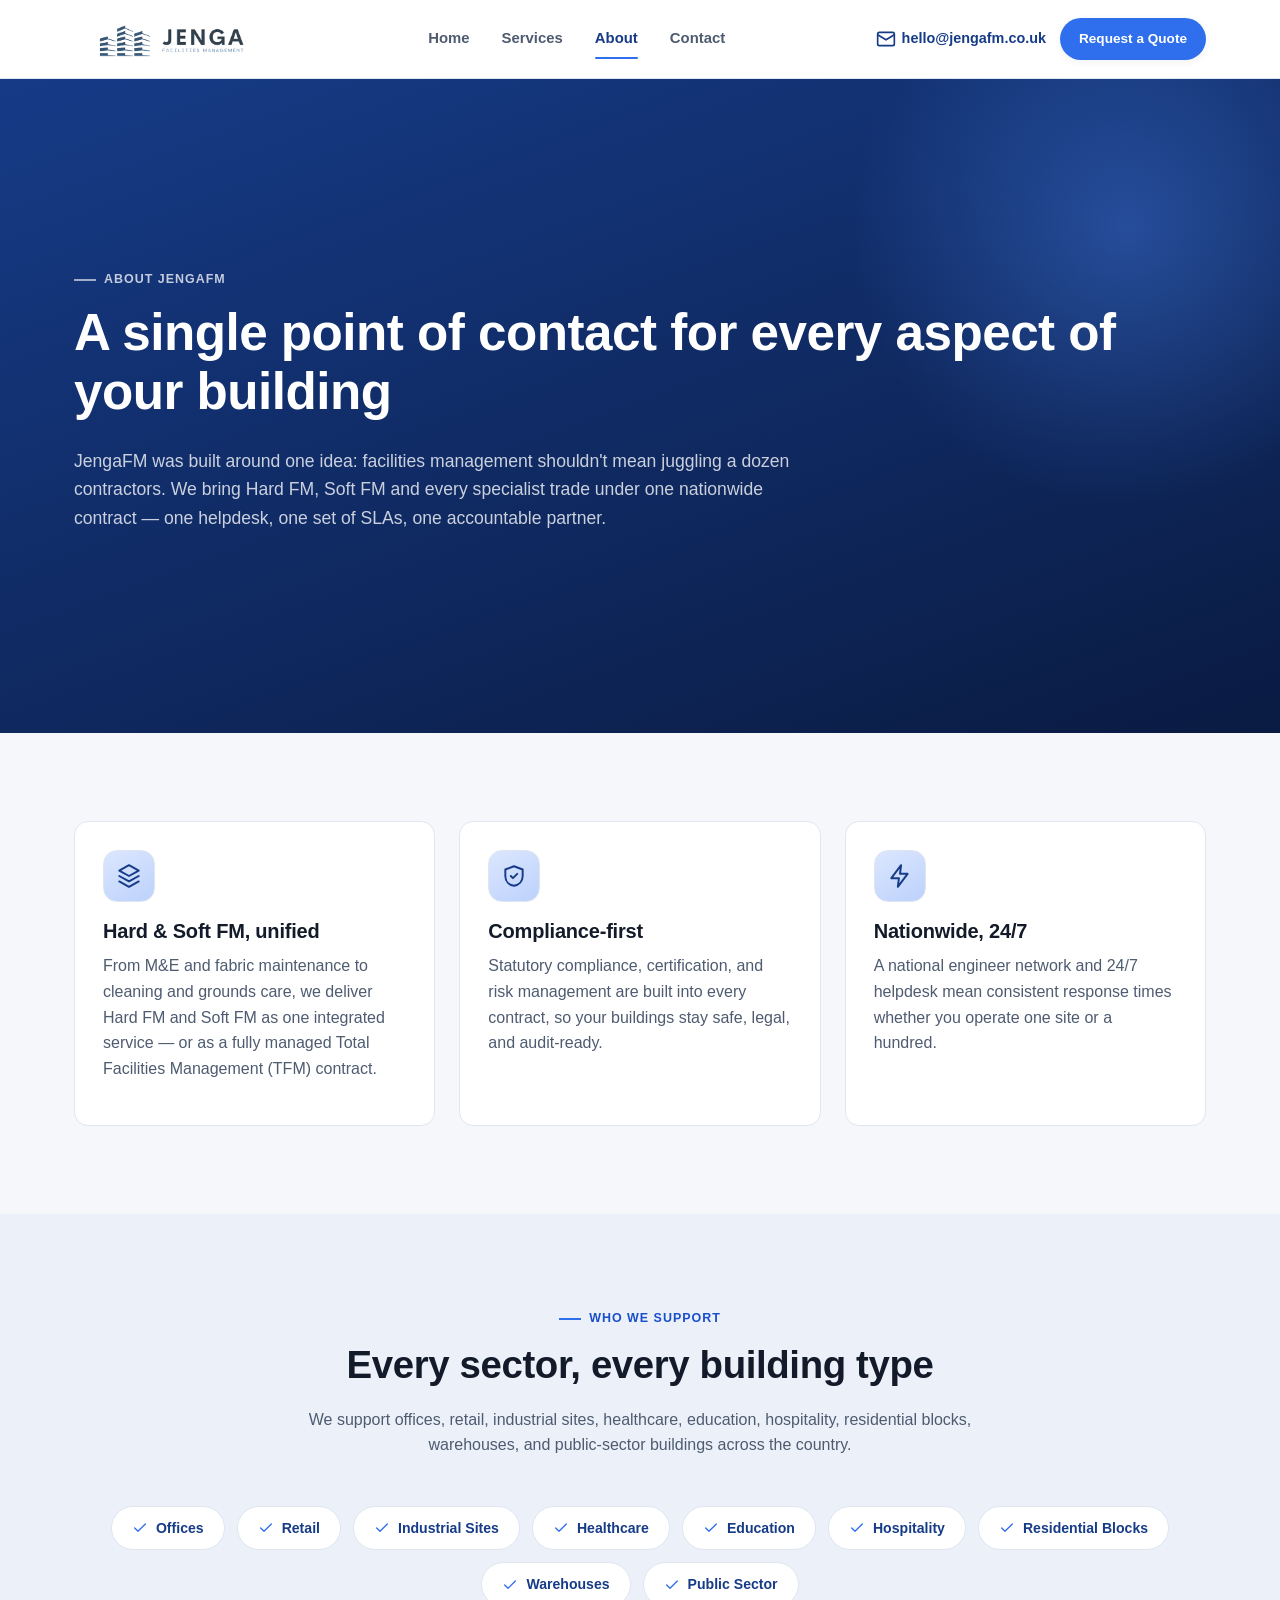
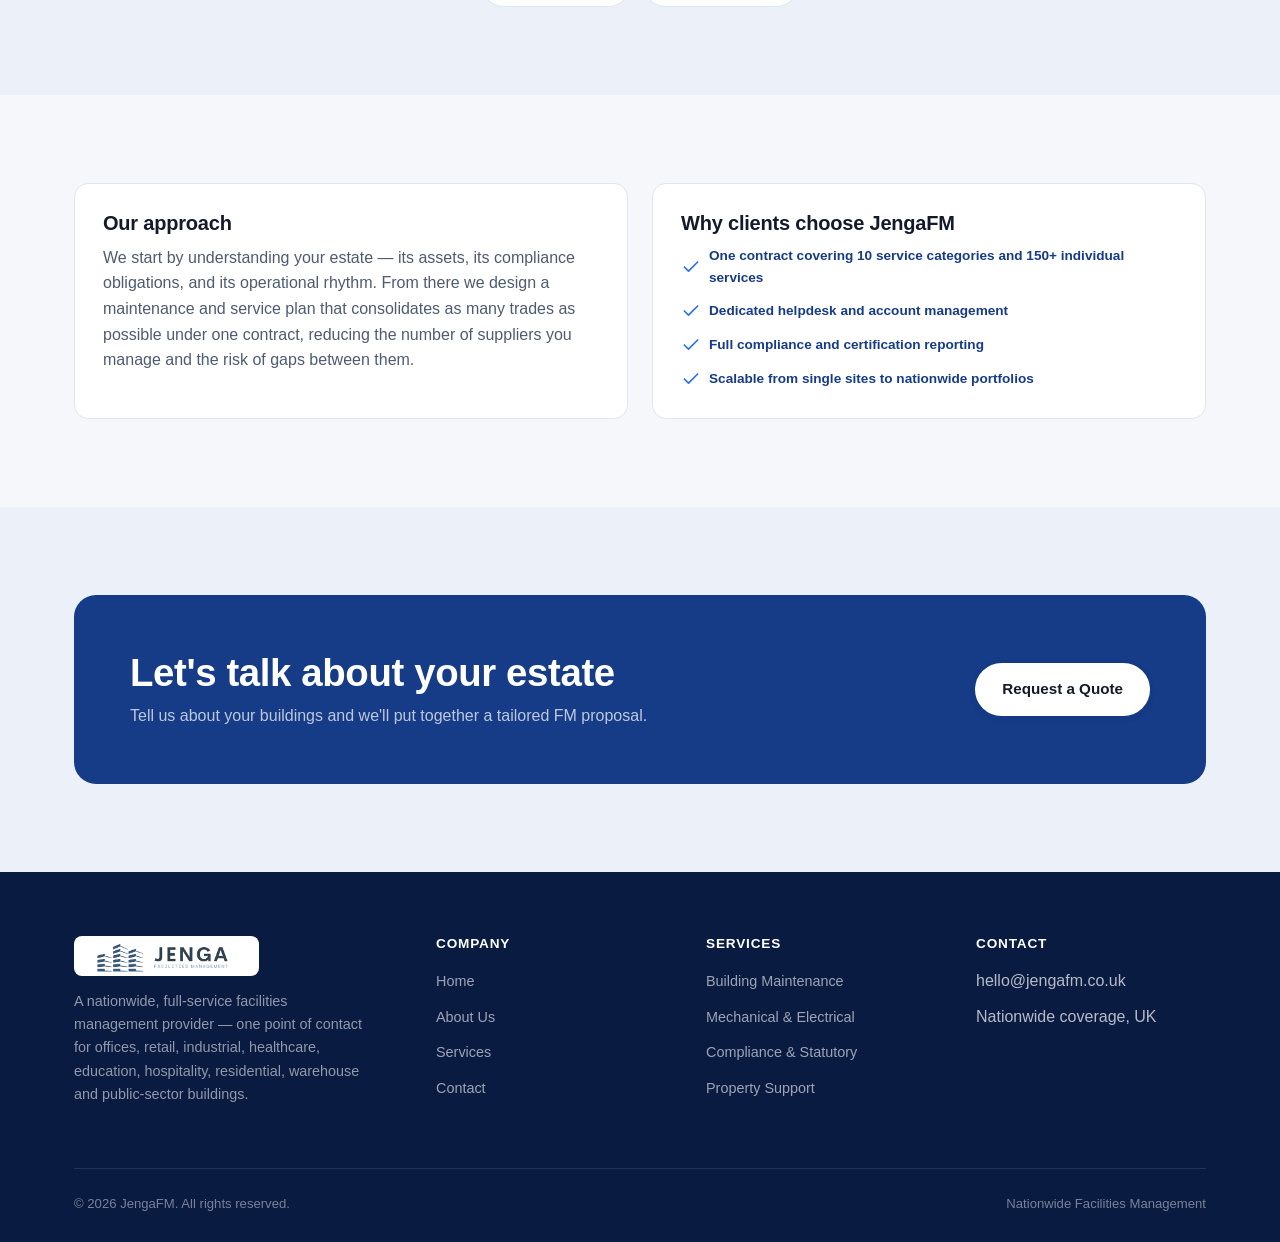
==== commit c1472f31: "Replace brand logo with new full lockup design Uses Jenga_Logo_V2 (icon + wordmark) for the header/f" ====
--- a/about.html
+++ b/about.html
@@ -13,8 +13,7 @@
 <header class="site-header">
   <div class="container">
     <a class="brand" href="index.html">
-      <img src="assets/Jenga_Favicon.png" alt="JengaFM logo">
-      <span>JengaFM<span class="tag">Facilities Management</span></span>
+      <img src="assets/Jenga_Logo.png" alt="JengaFM - Facilities Management" class="brand-logo">
     </a>
     <nav class="main-nav">
       <a href="index.html">Home</a>
@@ -115,8 +114,7 @@
     <div class="footer-grid">
       <div class="footer-brand">
         <a class="brand" href="index.html">
-          <img src="assets/Jenga_Favicon.png" alt="JengaFM logo">
-          <span>JengaFM</span>
+          <img src="assets/Jenga_Logo.png" alt="JengaFM - Facilities Management" class="brand-logo">
         </a>
         <p>A nationwide, full-service facilities management provider — one point of contact for offices, retail, industrial, healthcare, education, hospitality, residential, warehouse and public-sector buildings.</p>
       </div>
--- a/css/style.css
+++ b/css/style.css
@@ -125,8 +125,7 @@
   height: 78px;
 }
 .brand { display: flex; align-items: center; gap: 12px; font-weight: 800; font-size: 1.15rem; color: var(--color-navy); }
-.brand img { height: 34px; width: auto; object-fit: contain; }
-.brand span.tag { display: block; font-size: 0.68rem; font-weight: 600; letter-spacing: 0.06em; text-transform: uppercase; color: var(--color-ink-faint); }
+.brand img { height: 44px; width: auto; object-fit: contain; }
 
 .main-nav { display: flex; align-items: center; gap: 32px; }
 .main-nav a {
@@ -461,7 +460,7 @@
 .site-footer { background: var(--color-navy-dark); color: rgba(255,255,255,0.7); padding: 64px 0 28px; }
 .footer-grid { display: grid; grid-template-columns: 1.4fr 1fr 1fr 1fr; gap: 40px; margin-bottom: 48px; }
 .footer-brand .brand { color: #fff; }
-.footer-brand .brand img { background: #fff; padding: 6px 8px; border-radius: 8px; height: 30px; }
+.footer-brand .brand img { border-radius: 8px; height: 40px; }
 .footer-brand p { color: rgba(255,255,255,0.55); margin-top: 14px; font-size: 0.9rem; max-width: 300px; }
 .footer-col h4 { color: #fff; font-size: 0.85rem; text-transform: uppercase; letter-spacing: 0.06em; margin-bottom: 16px; }
 .footer-col ul { list-style: none; margin: 0; padding: 0; display: grid; gap: 10px; }
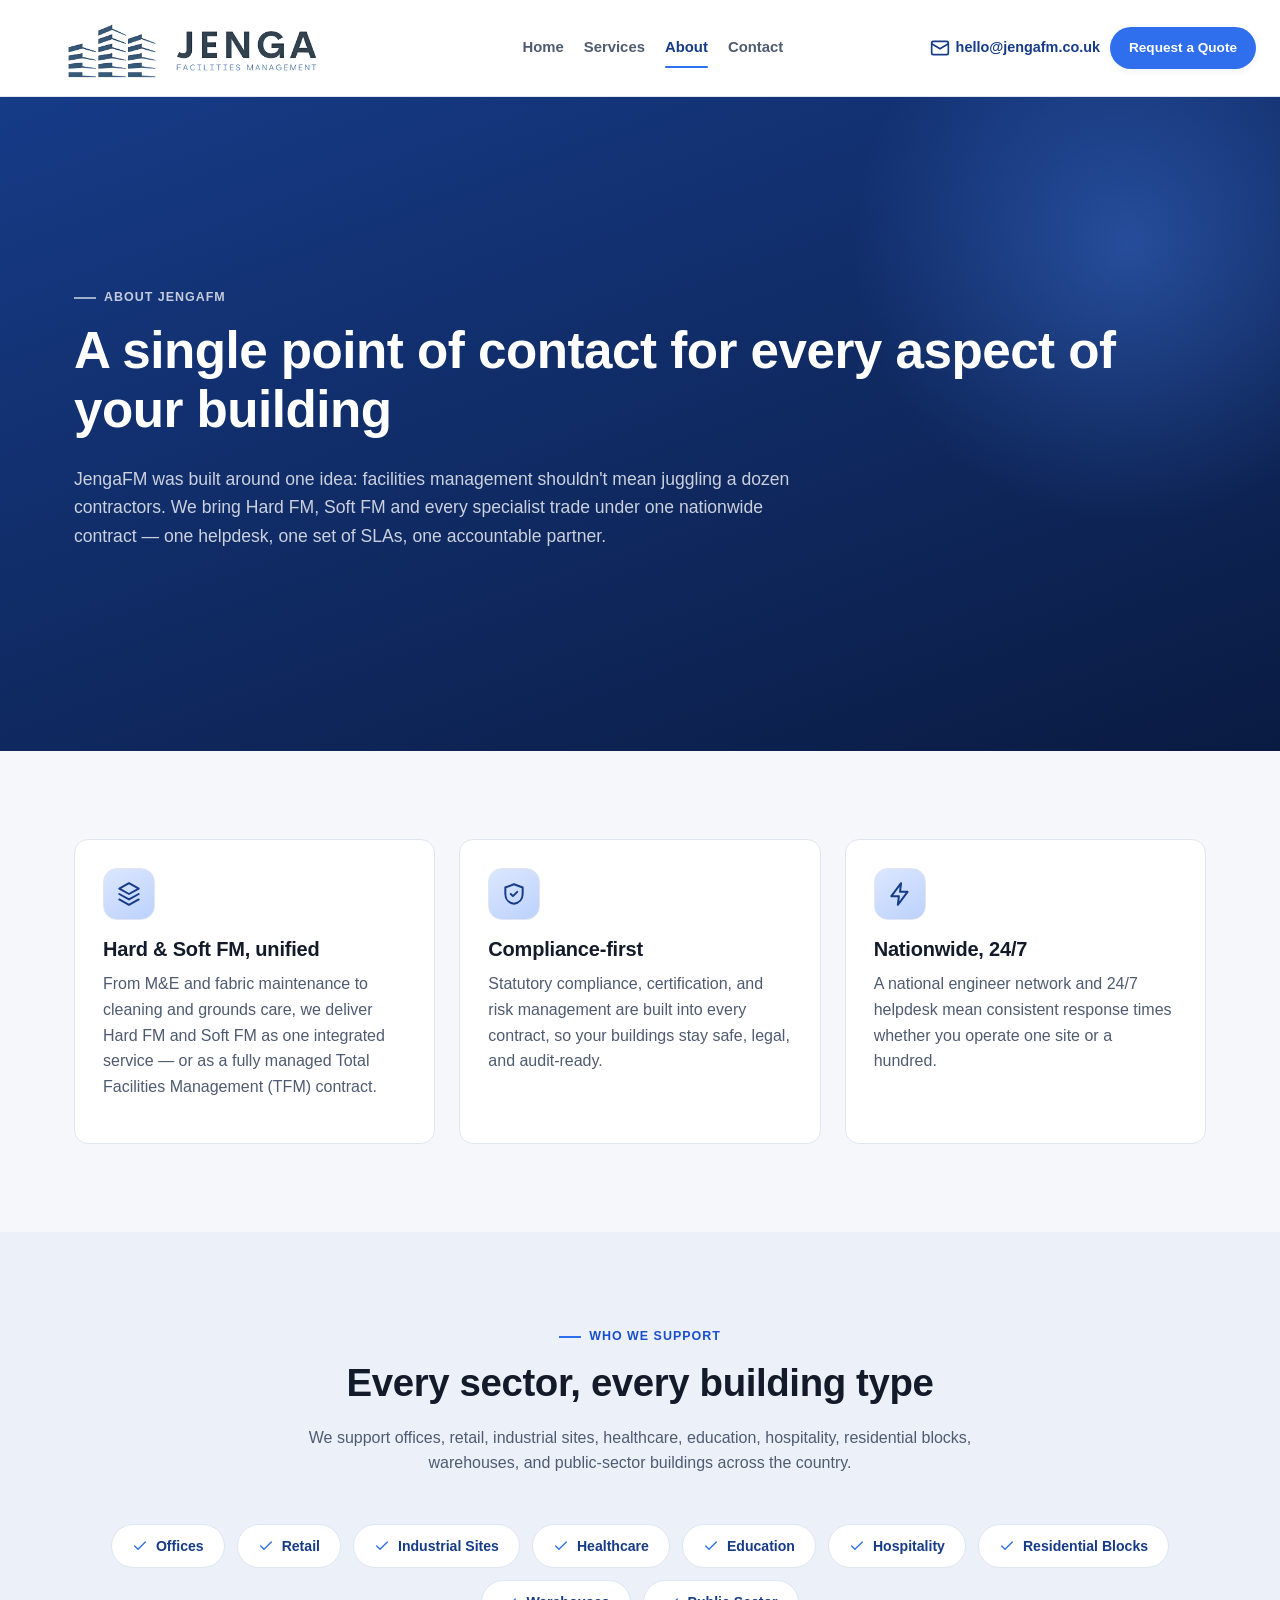
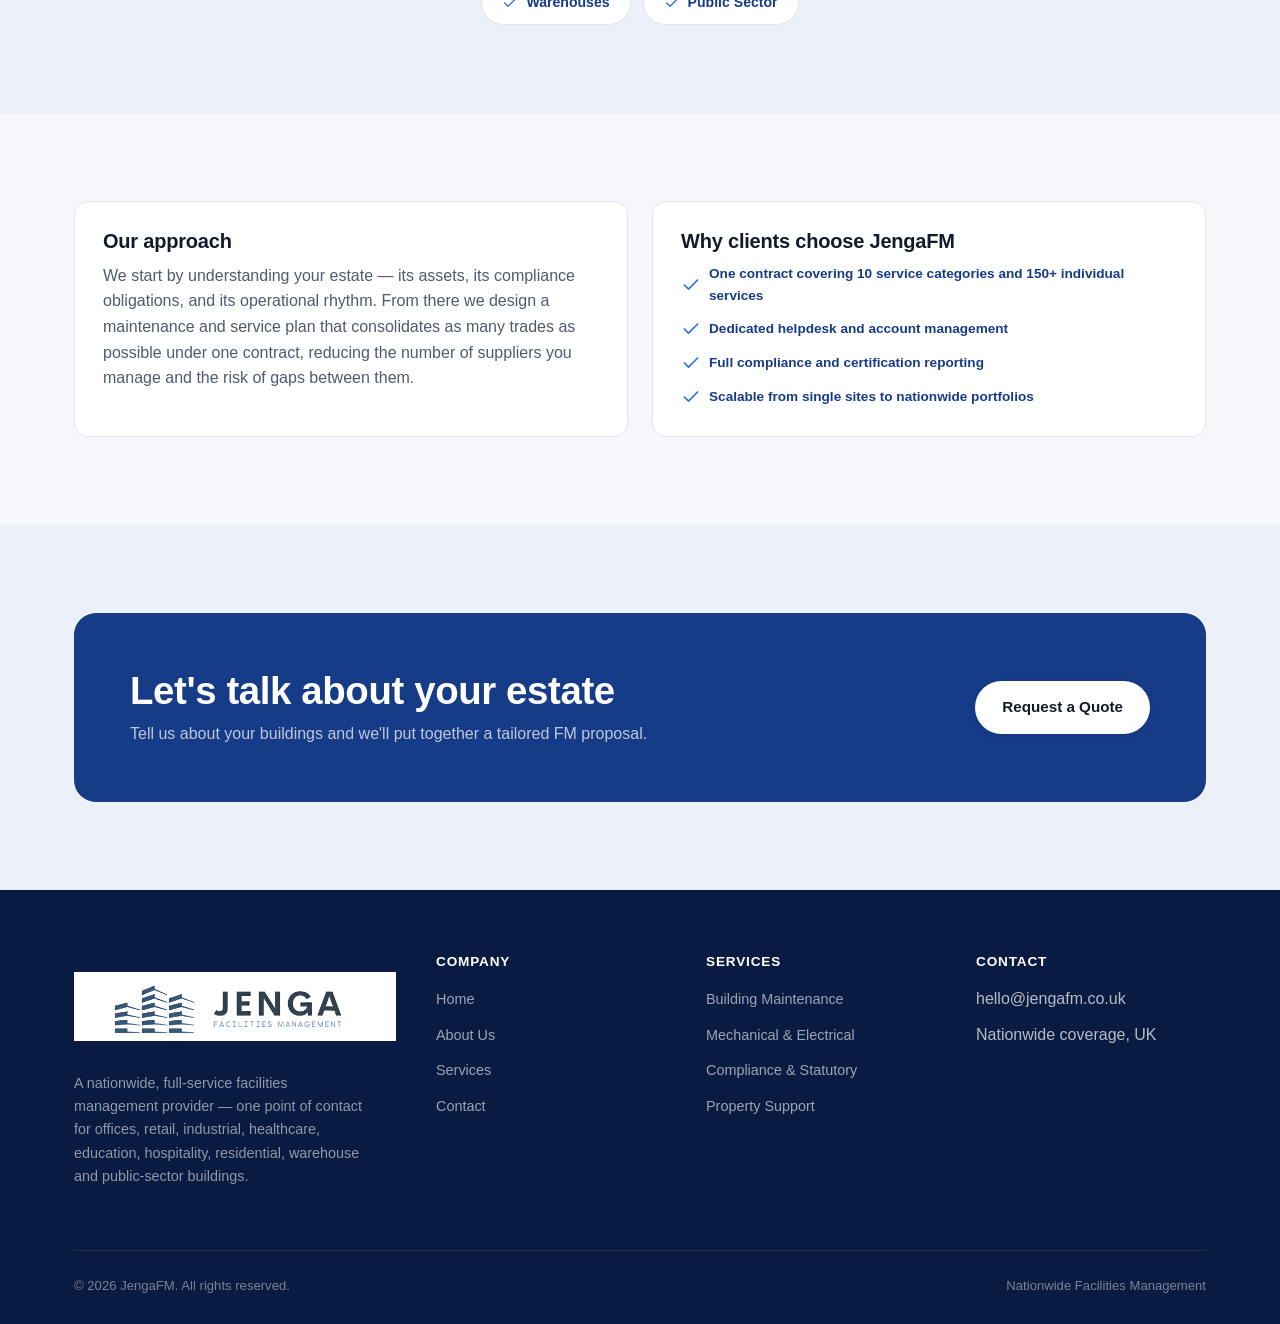
==== commit b57a9345: "Center mobile logo and add Dawn-style dynamic touches Restructures the mobile header to hamburger-le" ====
--- a/about.html
+++ b/about.html
@@ -12,6 +12,9 @@
 
 <header class="site-header">
   <div class="container">
+    <button class="nav-toggle" aria-label="Toggle navigation" aria-expanded="false">
+      <span></span><span></span><span></span>
+    </button>
     <a class="brand" href="index.html">
       <img src="assets/Jenga_Logo.png" alt="JengaFM - Facilities Management" class="brand-logo">
     </a>
@@ -27,9 +30,6 @@
         hello@jengafm.co.uk
       </span>
       <a class="btn btn-primary btn-sm" href="contact.html">Request a Quote</a>
-      <button class="nav-toggle" aria-label="Toggle navigation" aria-expanded="false">
-        <span></span><span></span><span></span>
-      </button>
     </div>
   </div>
 </header>
--- a/css/style.css
+++ b/css/style.css
@@ -122,12 +122,13 @@
   display: flex;
   align-items: center;
   justify-content: space-between;
-  height: 78px;
+  height: 96px;
+  max-width: 1360px;
 }
 .brand { display: flex; align-items: center; gap: 12px; font-weight: 800; font-size: 1.15rem; color: var(--color-navy); }
-.brand img { height: 44px; width: auto; object-fit: contain; }
-
-.main-nav { display: flex; align-items: center; gap: 32px; }
+.brand img { height: 76px; width: auto; object-fit: contain; }
+
+.main-nav { display: flex; align-items: center; gap: 20px; }
 .main-nav a {
   font-size: 0.93rem;
   font-weight: 600;
@@ -136,15 +137,19 @@
   padding: 6px 0;
 }
 .main-nav a:hover, .main-nav a.active { color: var(--color-navy); }
-.main-nav a.active::after {
+.main-nav a::after {
   content: "";
   position: absolute;
   left: 0; right: 0; bottom: -2px;
   height: 2px;
   background: var(--color-amber);
   border-radius: 2px;
-}
-.header-cta { display: flex; align-items: center; gap: 14px; }
+  transform: scaleX(0);
+  transform-origin: center;
+  transition: transform 0.25s ease;
+}
+.main-nav a:hover::after, .main-nav a.active::after { transform: scaleX(1); }
+.header-cta { display: flex; align-items: center; gap: 10px; }
 .header-email { font-weight: 700; font-size: 0.9rem; color: var(--color-navy); display: flex; align-items: center; gap: 6px; }
 
 .nav-toggle {
@@ -360,7 +365,7 @@
   grid-template-columns: 0.85fr 1.15fr;
   gap: 56px;
   align-items: center;
-  scroll-margin-top: 112px;
+  scroll-margin-top: 136px;
   background: var(--color-surface);
   border: 1px solid var(--color-border);
   border-radius: var(--radius-lg);
@@ -460,7 +465,7 @@
 .site-footer { background: var(--color-navy-dark); color: rgba(255,255,255,0.7); padding: 64px 0 28px; }
 .footer-grid { display: grid; grid-template-columns: 1.4fr 1fr 1fr 1fr; gap: 40px; margin-bottom: 48px; }
 .footer-brand .brand { color: #fff; }
-.footer-brand .brand img { border-radius: 8px; height: 40px; }
+.footer-brand .brand img { border-radius: 8px; height: 104px; }
 .footer-brand p { color: rgba(255,255,255,0.55); margin-top: 14px; font-size: 0.9rem; max-width: 300px; }
 .footer-col h4 { color: #fff; font-size: 0.85rem; text-transform: uppercase; letter-spacing: 0.06em; margin-bottom: 16px; }
 .footer-col ul { list-style: none; margin: 0; padding: 0; display: grid; gap: 10px; }
@@ -531,7 +536,9 @@
   .site-header { transition: box-shadow 0.25s ease, height 0.25s ease; }
   .site-header .container { transition: height 0.25s ease; }
   .site-header.is-scrolled { box-shadow: var(--shadow-sm); }
-  .site-header.is-scrolled .container { height: 64px; }
+  .site-header.is-scrolled .container { height: 72px; }
+  .site-header.is-scrolled .brand img { height: 52px; }
+  .brand img { transition: height 0.25s ease; }
 
   /* Scroll-reveal: elements fade + rise into place as they enter the viewport */
   [data-reveal] {
@@ -569,6 +576,17 @@
 
   /* Scrollspy active state on services TOC */
   .toc-pill.is-active { background: var(--color-navy); border-color: var(--color-navy); color: #fff; }
+
+  /* Scroll progress bar */
+  .scroll-progress {
+    position: fixed;
+    top: 0; left: 0;
+    height: 3px;
+    width: 0%;
+    background: var(--color-amber);
+    z-index: 200;
+    transition: width 0.1s linear;
+  }
 
   /* Back-to-top button */
   .back-to-top {
@@ -604,8 +622,30 @@
   }
 }
 
+.mobile-sticky-cta { display: none; }
+
 @media (max-width: 760px) {
-  .site-header .container { position: relative; }
+  .site-header .container {
+    position: relative;
+    height: 96px;
+    display: grid;
+    grid-template-columns: auto 1fr auto;
+    align-items: center;
+    gap: 12px;
+  }
+  .nav-toggle { grid-column: 1; justify-self: start; }
+  .site-header .brand {
+    position: absolute;
+    left: 50%;
+    top: 50%;
+    transform: translate(-50%, -50%);
+    max-width: 60vw;
+  }
+  .header-cta { grid-column: 3; justify-self: end; }
+  .header-cta .btn { display: none; }
+  .site-header .brand img { height: 68px; max-width: 100%; }
+  .site-header.is-scrolled .container { height: 76px; }
+  .site-header.is-scrolled .brand img { height: 54px; }
   .main-nav {
     position: absolute;
     top: 100%;
@@ -618,25 +658,77 @@
     border: 1px solid var(--color-border);
     border-top: none;
     border-radius: 0 0 var(--radius-md) var(--radius-md);
-    box-shadow: var(--shadow-md);
+    box-shadow: var(--shadow-lg);
     padding: 8px;
     max-height: 0;
     opacity: 0;
     overflow: hidden;
     pointer-events: none;
+    z-index: 101;
   }
   .main-nav.nav-open { max-height: 320px; opacity: 1; pointer-events: auto; }
-  .main-nav a { width: 100%; padding: 12px 10px; }
+  .main-nav a { width: 100%; padding: 14px 12px; font-size: 1rem; }
   .nav-toggle { display: block; }
+  .nav-toggle.is-active span:nth-child(1) { transform: translateY(7px) rotate(45deg); }
+  .nav-toggle.is-active span:nth-child(2) { opacity: 0; }
+  .nav-toggle.is-active span:nth-child(3) { transform: translateY(-7px) rotate(-45deg); }
+  .nav-toggle span { transition: transform 0.2s ease, opacity 0.2s ease; }
   .header-email { display: none; }
+  .header-cta .btn-sm { padding: 9px 16px; font-size: 0.85rem; }
+  .nav-backdrop {
+    position: fixed;
+    inset: 0;
+    background: rgba(10, 27, 66, 0.35);
+    opacity: 0;
+    pointer-events: none;
+    transition: opacity 0.25s ease;
+    z-index: 99;
+  }
+  .nav-backdrop.visible { opacity: 1; pointer-events: auto; }
+
+  .hero .container { padding-top: 48px; padding-bottom: 48px; gap: 32px; }
+  .hero-actions { gap: 10px; }
+  .hero-actions .btn { flex: 1 1 auto; }
+  .hero-stats { grid-template-columns: repeat(3, 1fr); gap: 10px; margin-top: 32px; }
+  .hero-stats strong { font-size: 1.2rem; }
+  .hero-stats span { font-size: 0.72rem; }
+  .hero-panel { padding: 20px; }
+
+  section { padding: 48px 0; }
+  .section-head { margin-bottom: 32px; }
+  .cta-band { padding: 28px; text-align: center; justify-content: center; }
+  .cta-band > div:first-child { width: 100%; }
+  .footer-grid { grid-template-columns: 1fr; }
   .grid-4, .grid-3, .grid-2 { grid-template-columns: 1fr; }
   .form-grid { grid-template-columns: 1fr; }
   .field.full { grid-column: auto; }
-  section { padding: 56px 0; }
-  .cta-band { padding: 36px; }
-  .footer-grid { grid-template-columns: 1fr; }
   .acc-header { padding: 18px; gap: 14px; }
   .acc-panel-inner { padding: 0 18px 26px; }
-  .mr-row { padding: 22px; gap: 28px; }
-  .mr-visual { min-height: 220px; padding: 28px; }
-}
+  .mr-row { padding: 20px; gap: 24px; }
+  .mr-visual { min-height: 160px; padding: 22px; }
+  .mr-visual svg { width: 56px; height: 56px; }
+  .mr-visual .mr-count { font-size: 1.5rem; margin-top: 14px; }
+  .mr-content h3 { font-size: 1.3rem; }
+
+  body.has-sticky-cta { padding-bottom: 76px; }
+  .mobile-sticky-cta {
+    display: block;
+    position: fixed;
+    left: 0; right: 0; bottom: 0;
+    z-index: 95;
+    background: var(--color-surface);
+    border-top: 1px solid var(--color-border);
+    padding: 12px 16px;
+    padding-bottom: max(12px, env(safe-area-inset-bottom));
+    box-shadow: 0 -6px 20px rgba(19, 26, 41, 0.1);
+    transform: translateY(100%);
+    transition: transform 0.3s ease;
+  }
+  .mobile-sticky-cta.visible { transform: translateY(0); }
+}
+
+@media (max-width: 420px) {
+  .hero-stats { grid-template-columns: 1fr; gap: 8px; }
+  .hero-stats div { display: flex; align-items: baseline; gap: 8px; border-left: none; border-top: 2px solid rgba(255,255,255,0.4); padding: 8px 0 0; }
+  .hero-actions .btn { flex: 1 1 100%; }
+}
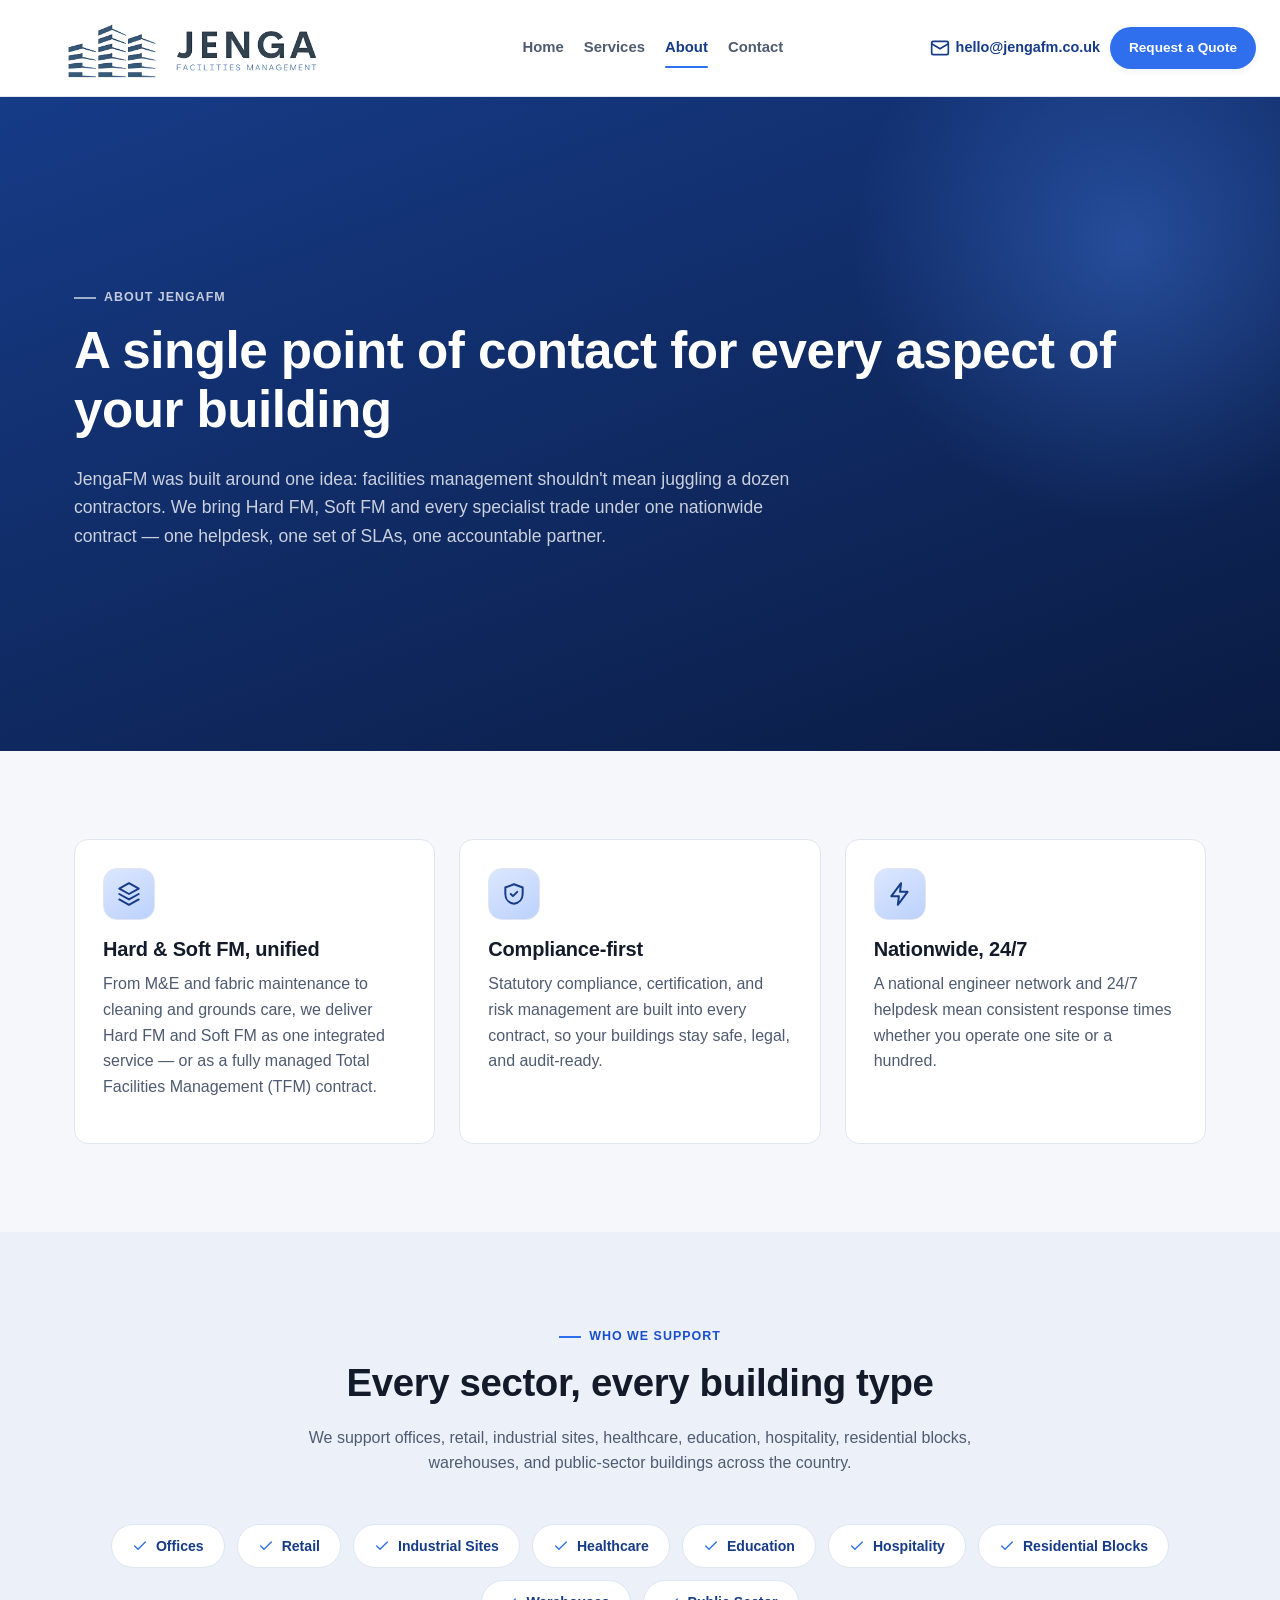
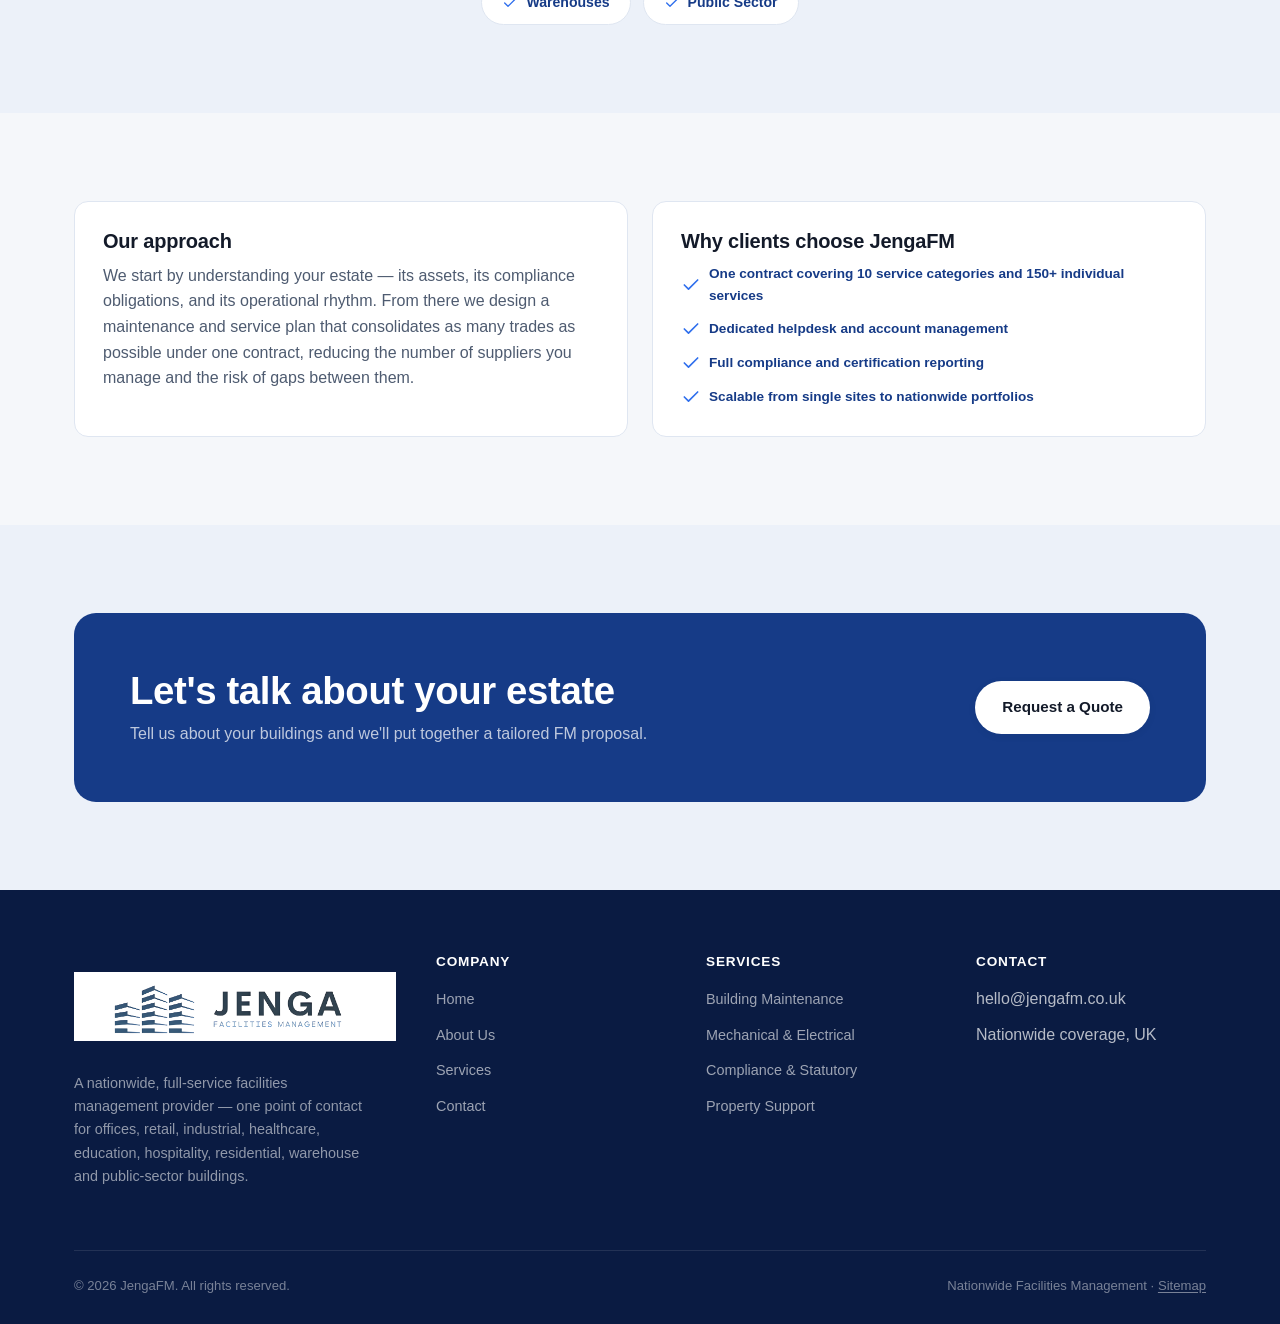
==== commit a8e917bb: "Add sitemap link to footer Surfaces sitemap.xml as a visible link in the footer bottom bar on every " ====
--- a/about.html
+++ b/about.html
@@ -3,10 +3,37 @@
 <head>
 <meta charset="UTF-8">
 <meta name="viewport" content="width=device-width, initial-scale=1.0">
-<title>About | JengaFM</title>
-<meta name="description" content="JengaFM is a nationwide, full-service facilities management provider — a single point of contact for Hard FM, Soft FM and Total Facilities Management contracts.">
+<title>About Us | Jenga Facilities Management (JengaFM)</title>
+<meta name="description" content="Jenga Facilities Management (JengaFM) is a nationwide, full-service facilities management provider — a single point of contact for Hard FM, Soft FM and Total Facilities Management contracts.">
+<meta name="robots" content="index, follow">
+<link rel="canonical" href="https://jengafm.co.uk/about.html">
 <link rel="icon" href="assets/Jenga_Favicon.png">
 <link rel="stylesheet" href="css/style.css">
+
+<meta property="og:type" content="website">
+<meta property="og:site_name" content="Jenga Facilities Management">
+<meta property="og:title" content="About Us | Jenga Facilities Management">
+<meta property="og:description" content="Jenga Facilities Management (JengaFM) is a nationwide, full-service facilities management provider — a single point of contact for Hard FM, Soft FM and Total Facilities Management contracts.">
+<meta property="og:url" content="https://jengafm.co.uk/about.html">
+<meta property="og:image" content="https://jengafm.co.uk/assets/Jenga_Logo.png">
+<meta name="twitter:card" content="summary_large_image">
+<meta name="twitter:title" content="About Us | Jenga Facilities Management">
+<meta name="twitter:description" content="Jenga Facilities Management (JengaFM) is a nationwide, full-service facilities management provider — a single point of contact for Hard FM, Soft FM and Total Facilities Management contracts.">
+<meta name="twitter:image" content="https://jengafm.co.uk/assets/Jenga_Logo.png">
+
+<script type="application/ld+json">
+{
+  "@context": "https://schema.org",
+  "@type": "Organization",
+  "name": "Jenga Facilities Management",
+  "alternateName": "JengaFM",
+  "url": "https://jengafm.co.uk/",
+  "logo": "https://jengafm.co.uk/assets/Jenga_Logo.png",
+  "email": "hello@jengafm.co.uk",
+  "description": "Jenga Facilities Management (JengaFM) is a nationwide, full-service facilities management provider offering building maintenance, mechanical & electrical, compliance, cleaning, security and specialist services.",
+  "areaServed": "GB"
+}
+</script>
 </head>
 <body>
 
@@ -146,7 +173,7 @@
     </div>
     <div class="footer-bottom">
       <span>&copy; <span id="year"></span> JengaFM. All rights reserved.</span>
-      <span>Nationwide Facilities Management</span>
+      <span>Nationwide Facilities Management · <a href="sitemap.xml">Sitemap</a></span>
     </div>
   </div>
 </footer>
--- a/css/style.css
+++ b/css/style.css
@@ -477,6 +477,8 @@
   display: flex; justify-content: space-between; flex-wrap: wrap; gap: 12px;
   font-size: 0.82rem; color: rgba(255,255,255,0.45);
 }
+.footer-bottom a { text-decoration: underline; text-underline-offset: 2px; }
+.footer-bottom a:hover { color: #fff; }
 
 /* ==========================================================================
    Contact / form
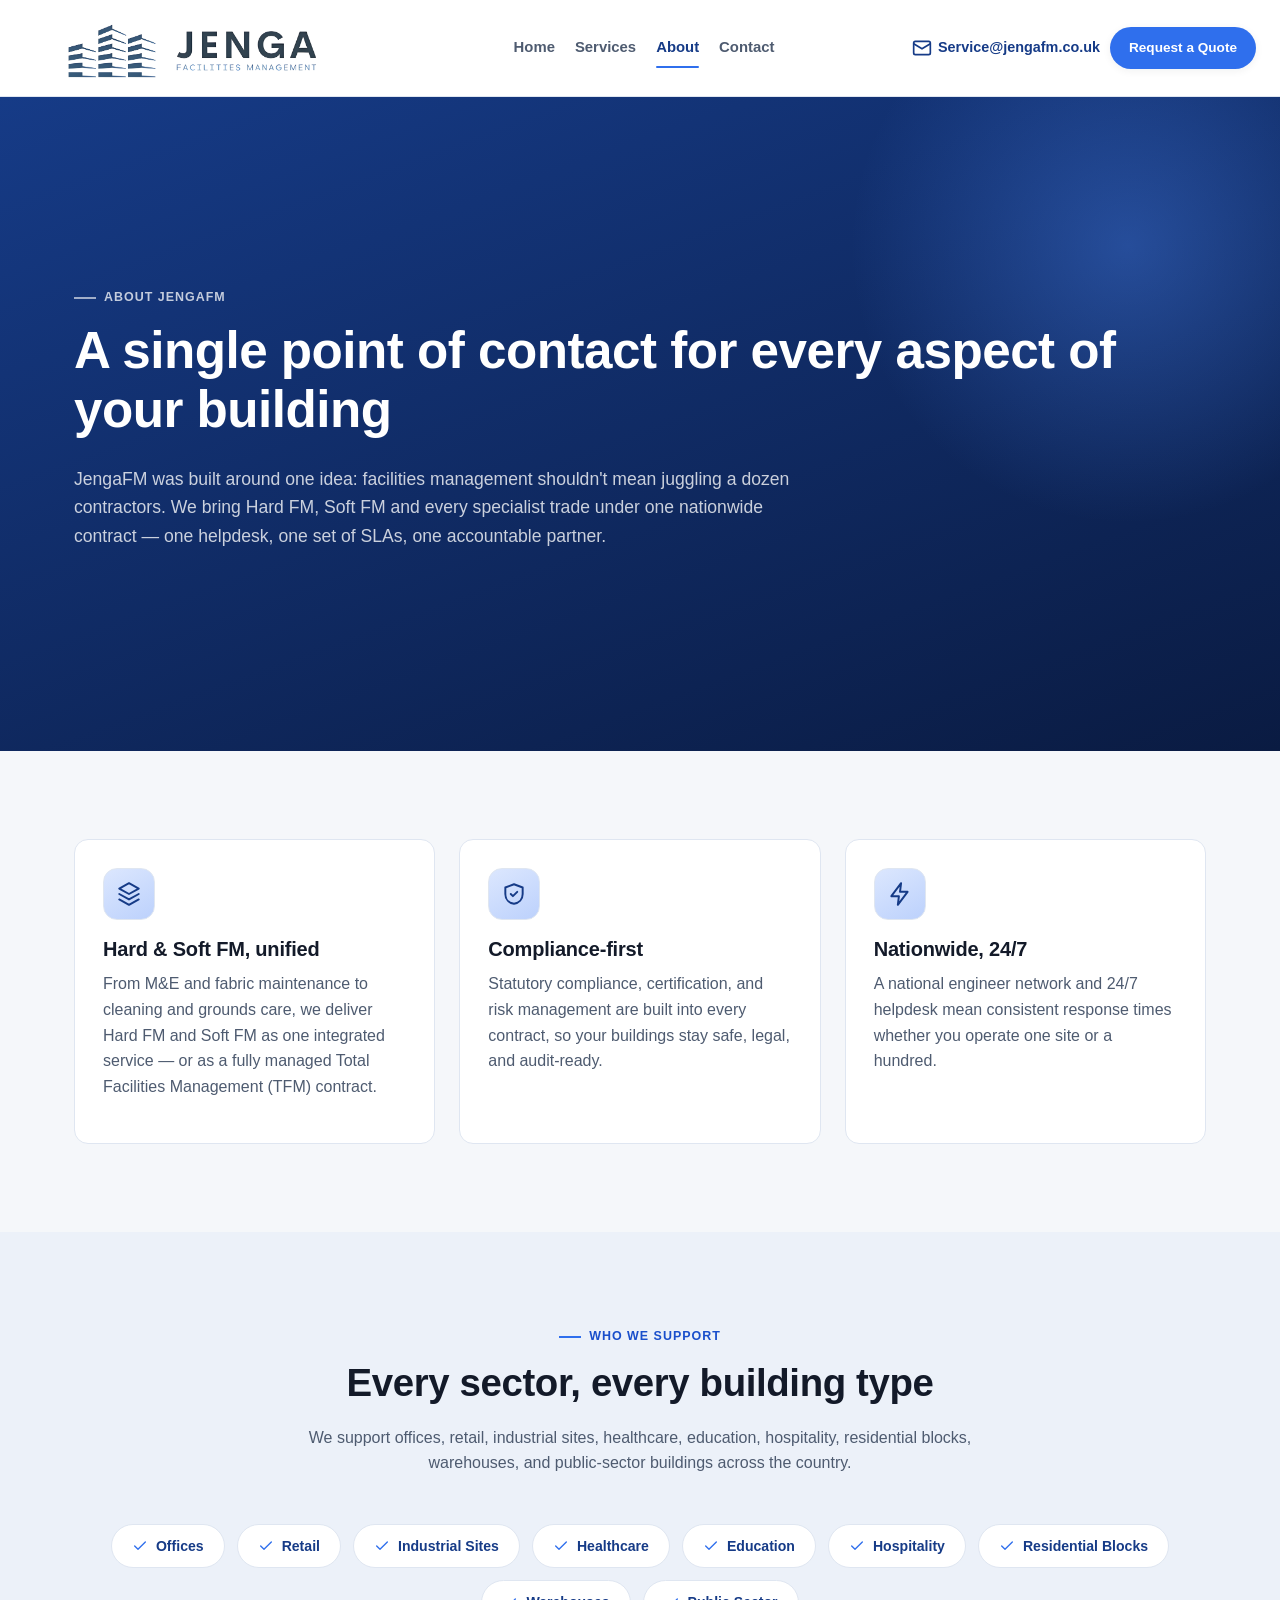
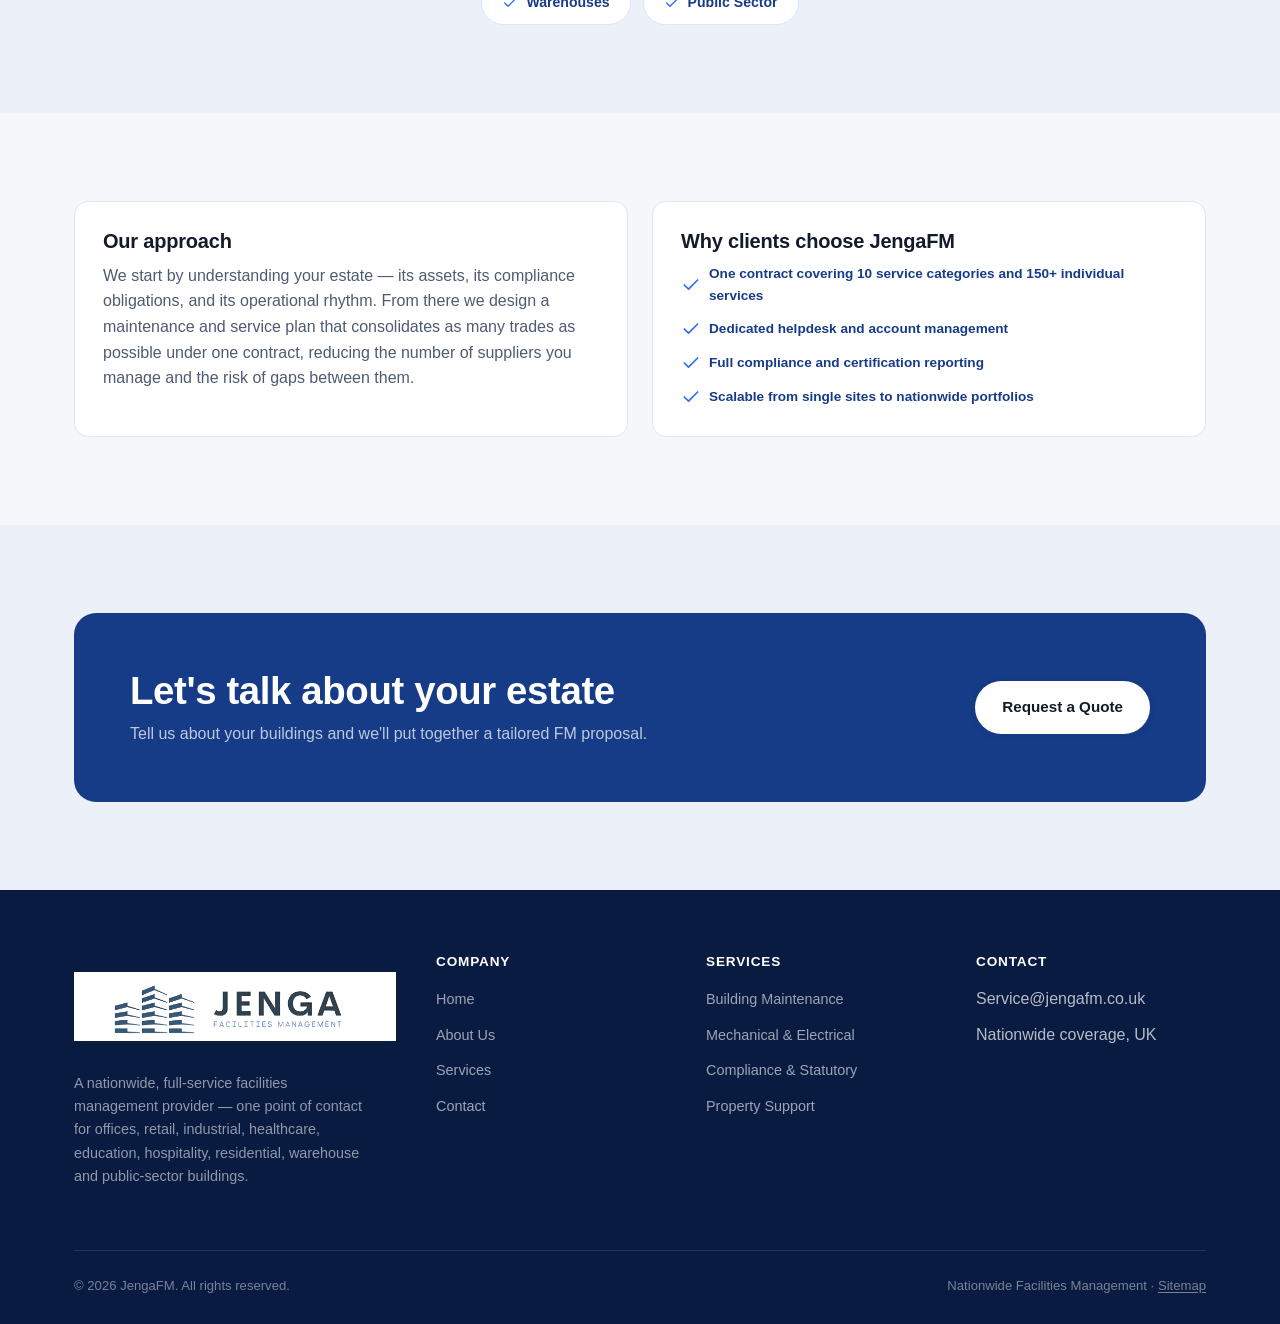
==== commit 28078832: "Update contact email to Service@jengafm.co.uk Co-Authored-By: Claude Sonnet 5 <noreply@anthropic.com" ====
--- a/about.html
+++ b/about.html
@@ -29,7 +29,7 @@
   "alternateName": "JengaFM",
   "url": "https://jengafm.co.uk/",
   "logo": "https://jengafm.co.uk/assets/Jenga_Logo.png",
-  "email": "hello@jengafm.co.uk",
+  "email": "Service@jengafm.co.uk",
   "description": "Jenga Facilities Management (JengaFM) is a nationwide, full-service facilities management provider offering building maintenance, mechanical & electrical, compliance, cleaning, security and specialist services.",
   "areaServed": "GB"
 }
@@ -54,7 +54,7 @@
     <div class="header-cta">
       <span class="header-email">
         <svg width="16" height="16" viewBox="0 0 24 24" fill="none" stroke="currentColor" stroke-width="2"><rect x="2" y="4" width="20" height="16" rx="2"/><path d="m2 7 10 6 10-6"/></svg>
-        hello@jengafm.co.uk
+        Service@jengafm.co.uk
       </span>
       <a class="btn btn-primary btn-sm" href="contact.html">Request a Quote</a>
     </div>
@@ -166,7 +166,7 @@
       <div class="footer-col">
         <h4>Contact</h4>
         <ul>
-          <li>hello@jengafm.co.uk</li>
+          <li>Service@jengafm.co.uk</li>
           <li>Nationwide coverage, UK</li>
         </ul>
       </div>
